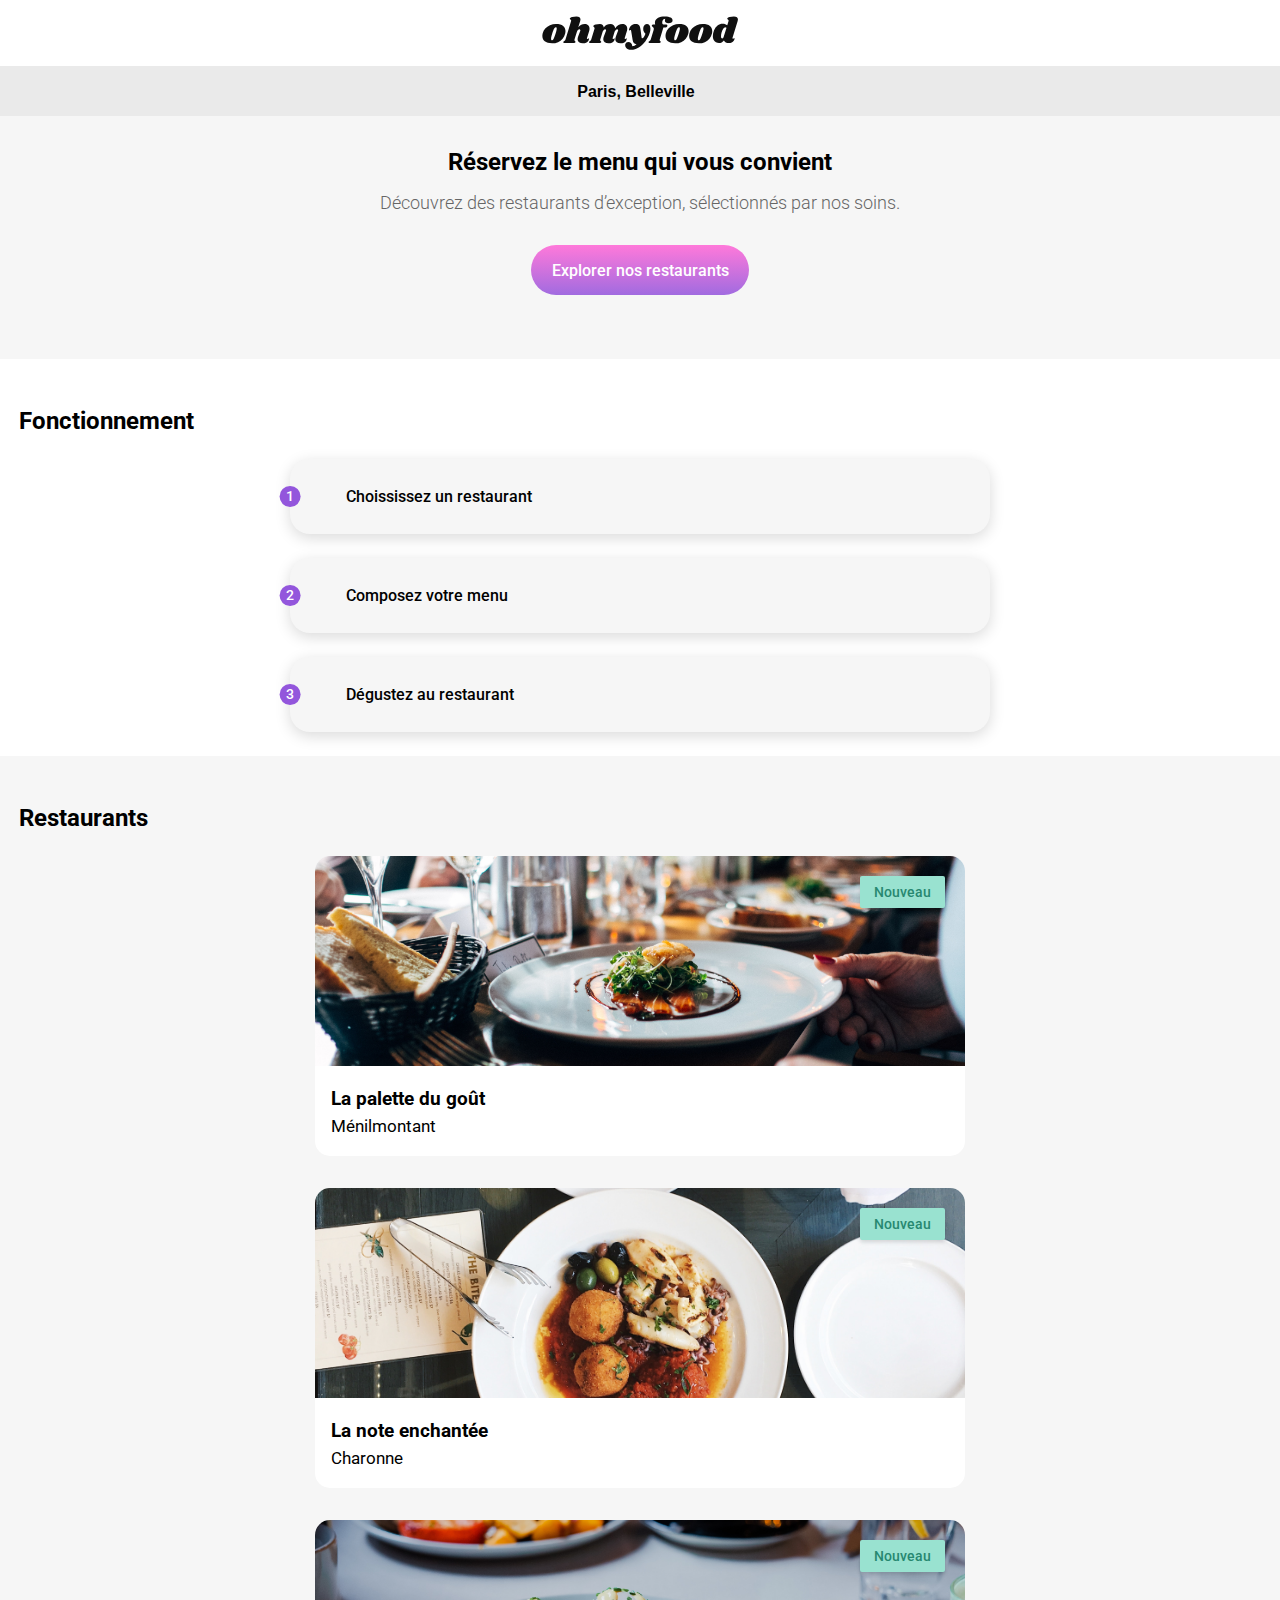
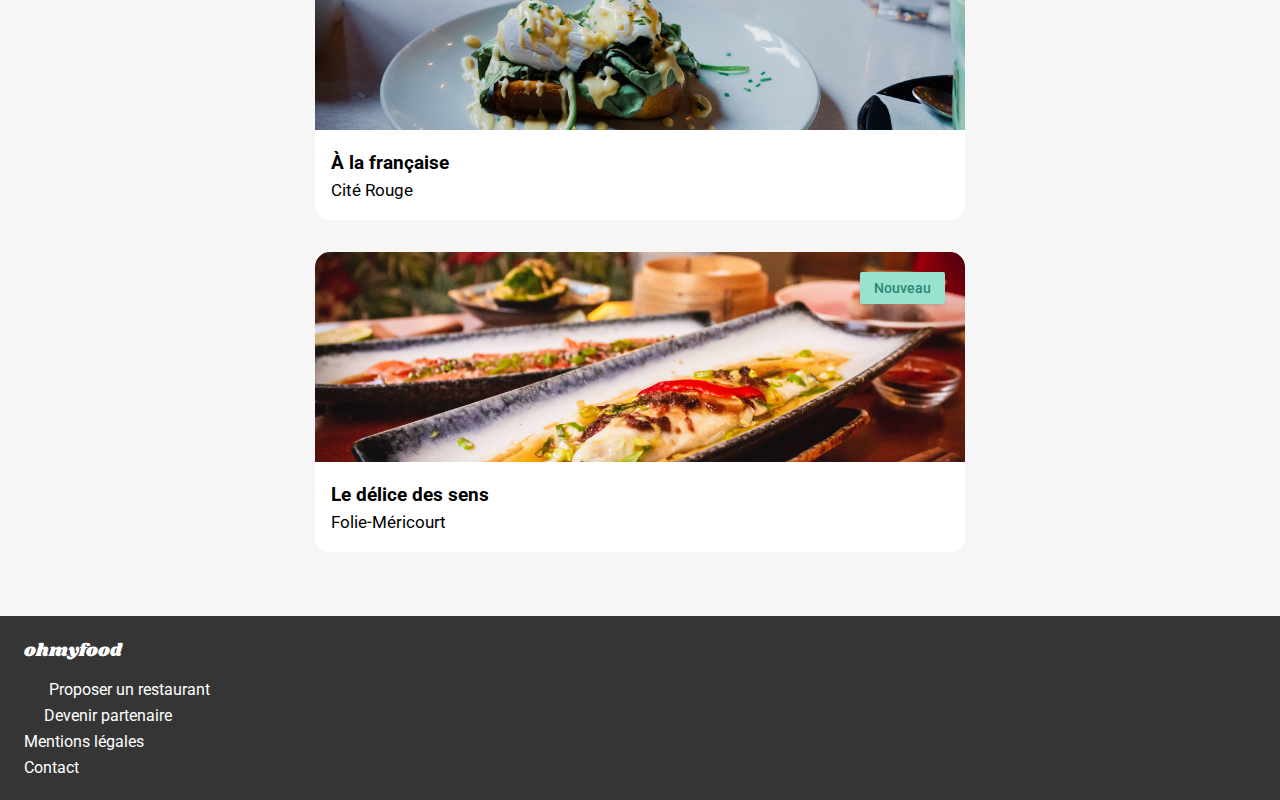
==== index.html @ d94c55cd "add footer html css for mobile" ====
<!doctype html>
<html lang=fr>
<head>
    <meta charset="UTF-8">
    <meta name="viewport" content="width=device-width, user-scalable=no, initial-scale=1.0, maximum-scale=1.0, minimum-scale=1.0">
    <meta http-equiv="X-UA-Compatible" content="ie=edge">
    <link rel="stylesheet" href="https://cdnjs.cloudflare.com/ajax/libs/font-awesome/6.2.1/css/all.min.css"
          integrity="sha512-MV7K8+y+gLIBoVD59lQIYicR65iaqukzvf/nwasF0nqhPay5w/9lJmVM2hMDcnK1OnMGCdVK+iQrJ7lzPJQd1w=="
          crossorigin="anonymous" referrerpolicy="no-referrer">
    <link rel="stylesheet" href="css/style.css">
    <title>Oh My Food</title>
</head>
<body>
<header>
    <img src="images/logo/ohmyfood@2x.svg" alt="Logo oh my food">
    <div class="form-group">
        <form>
            <i class="fa-solid fa-location-dot"></i>
            <input type="search" id="search" placeholder="Paris, Belleville"></input>
        </form>
    </div>
</header>
<main>
    <section class="description">
        <h1>Réservez le menu qui vous convient</h1>
        <p>Découvrez des restaurants d’exception, sélectionnés par nos soins.</p>
        <button>Explorer nos restaurants</button>
    </section>

    <section class="working">
        <h2>Fonctionnement</h2>
        <div class="working__content">
            <div class="working__content__row">
                <i class="icon fa-solid fa-mobile-screen-button"></i>
                <p>Choississez un restaurant</p>
                <div>1</div>
            </div>
            <div class="working__content__row">
                <i class="icon fa-solid fa-list"></i>
                <p>Composez votre menu</p>
                <div>2</div>
            </div>
            <div class="working__content__row">
                <i class="icon icon-color fa-solid fa-store"></i>
                <p>Dégustez au restaurant</p>
                <div>3</div>
            </div>
        </div>
    </section>

    <section class="restaurants">
        <h2>Restaurants</h2>
        <div class="restaurants__cards">
            <div class="card">
                <a href="#">
                    <img src="images/restaurants/jay-wennington-N_Y88TWmGwA-unsplash.jpg" alt="Assiette de présentation">
                    <div class="card__new">Nouveau</div>
                    <div class="card__content">
                        <div class="card__content__text">
                            <h3>La palette du goût</h3>
                            <p>Ménilmontant</p>
                        </div>
                        <div class="card__content__like">
                            <span class="heart"><i class="fa-regular fa-heart"></i></span>
                            <span class="heart-hover"><i class="fa-solid fa-heart"></i></span>
                        </div>
                    </div>
                </a>
            </div>
            <div class="card">
                <a href="#">
                    <img src="images/restaurants/stil-u2Lp8tXIcjw-unsplash.jpg" alt="Assiette de présentation">
                    <div class="card__new">Nouveau</div>
                    <div class="card__content">
                        <div class="card__content__text">
                            <h3>La note enchantée</h3>
                            <p>Charonne</p>
                        </div>
                        <div class="card__content__like">
                            <span><i class="fa-regular fa-heart"></i></span>
                        </div>
                    </div>
                </a>
            </div>
            <div class="card">
                <a href="#">
                    <img src="images/restaurants/toa-heftiba-DQKerTsQwi0-unsplash.jpg" alt="Assiette de présentation">
                    <div class="card__new">Nouveau</div>
                    <div class="card__content">
                        <div class="card__content__text">
                            <h3>À la française</h3>
                            <p>Cité Rouge</p>
                        </div>
                        <div class="card__content__like">
                            <span><i class="fa-regular fa-heart"></i></span>
                        </div>
                    </div>
                </a>
            </div>
            <div class="card">
                <a href="#">
                    <img src="images/restaurants/louis-hansel-shotsoflouis-qNBGVyOCY8Q-unsplash.jpg" alt="Assiette de présentation">
                    <div class="card__new">Nouveau</div>
                    <div class="card__content">
                        <div class="card__content__text">
                            <h3>Le délice des sens</h3>
                            <p>Folie-Méricourt</p>
                        </div>
                        <div class="card__content__like">
                            <span><i class="fa-regular fa-heart"></i></span>
                        </div>
                    </div>
                </a>
            </div>
        </div>
    </section>

    <footer>
        <h2>ohmyfood</h2>
        <div class="lists">
            <ul class="participate">
                <li>
                    <a href="#">Proposer un restaurant</a>
                </li>
                <li>
                    <a href="#">Devenir partenaire</a>
                </li>
            </ul>
            <ul class="contact-legal">
                <li><a href="#">Mentions légales</a></li>
                <li><a href="#">Contact</a></li>
            </ul>
        </div>
    </footer>
</main>
</body>
</html>
---- css/style.css ----
@import url("https://fonts.googleapis.com/css2?family=Shrikhand&display=swap");
@import url("https://fonts.googleapis.com/css2?family=Roboto:wght@300;400;500;700&display=swap");
*, ::before, ::after {
  margin: 0;
  padding: 0;
  box-sizing: border-box;
}

html {
  font-family: "roboto", sans-serif;
  scroll-behavior: smooth;
}

header {
  display: flex;
  justify-content: center;
  align-items: center;
  flex-direction: column;
}
header img {
  padding: 1em 0;
}
header .form-group {
  display: flex;
  justify-content: center;
  align-items: center;
  height: 50px;
  width: 100%;
  background-color: #EAEAEA;
}
header .form-group form {
  transform: translateX(15%);
}
header .form-group input {
  height: 100%;
  border: none;
  background-color: #EAEAEA;
  font-size: 16px;
}
header .form-group input:focus-within {
  outline: none;
}
header .form-group ::placeholder {
  color: #000;
  font-weight: bold;
}
header .form-group:focus {
  outline: none;
}
header .form-group i {
  font-size: 1em;
  padding-right: 15px;
}

.description {
  background-color: #F6F6F6;
  text-align: center;
  padding: 2rem 0;
}
.description h1 {
  margin: 0 1rem;
  font-size: 24px;
  font-weight: 700;
}
.description p {
  margin: 1rem 0;
  padding: 0 1.5rem;
  font-size: 18px;
  font-weight: 300;
  color: #666666;
}
.description button {
  margin-top: 1rem;
  width: 218px;
  height: 50px;
  border-radius: 25px;
  border: none;
  background: linear-gradient(to bottom, #FF79DA, #a16be0);
  color: white;
  font-weight: 500;
  font-family: Roboto, sans-serif;
  font-size: 16px;
  cursor: pointer;
  transition: all 0.3s ease-in-out;
  margin-bottom: 2rem;
}
.description button:hover {
  opacity: 0.8;
  box-shadow: 0 0 15px #99E2D0;
}

.working .icon {
  color: #7E7E7E;
  margin-right: 1.5rem;
  font-size: 1.3rem;
  transform: translateY(-15%);
}
.working .icon-color {
  color: #9356DC;
}
.working h2 {
  text-align: left;
  padding: 3rem 0 1.5rem 1.2rem;
}
.working__content {
  display: flex;
  justify-content: center;
  align-items: center;
  flex-direction: column;
  margin: 0 2rem;
}
.working__content__row {
  position: relative;
  display: flex;
  justify-content: start;
  align-items: center;
  background-color: #F6F6F6;
  width: 100%;
  max-width: 700px;
  height: 75px;
  border-radius: 20px;
  box-shadow: 0 4px 15px 0 rgba(0, 0, 0, 0.15);
  padding: 0.8rem 2rem;
  font-weight: 500;
  margin-bottom: 1.5rem;
}
.working__content__row div {
  display: flex;
  justify-content: center;
  align-items: center;
  font-size: 14px;
  position: absolute;
  color: white;
  background-color: #9356DC;
  width: 1.3rem;
  height: 1.3rem;
  border-radius: 50%;
  left: 0;
  transform: translateX(-50%);
}

.restaurants {
  background-color: #F6F6F6;
}
.restaurants .restaurants__cards {
  display: flex;
  justify-content: center;
  align-items: center;
  flex-direction: column;
  padding-bottom: 4rem;
}
.restaurants .restaurants__cards a {
  text-decoration: none;
  color: black;
  width: 100%;
  max-width: 650px;
  height: 300px;
}
.restaurants h2 {
  text-align: left;
  padding: 3rem 0 1.5rem 1.2rem;
}
.restaurants .card {
  display: flex;
  justify-content: center;
  align-items: center;
  position: relative;
  flex-direction: column;
  width: 90%;
  max-width: 650px;
  background-color: white;
  margin: 0 auto;
  border-radius: 15px;
}
.restaurants .card:not(:last-child) {
  margin-bottom: 2rem;
}
.restaurants .card img {
  object-fit: cover;
  object-position: center center;
  width: 100%;
  height: 70%;
  border-radius: 15px 15px 0 0;
}
.restaurants .card .card__new {
  position: absolute;
  color: #278870;
  background-color: #99E2D0;
  box-shadow: 0 2px 4px 0 rgba(0, 0, 0, 0.15);
  padding: 8px 14px;
  font-size: 14px;
  border-radius: 2px;
  font-weight: 500;
  top: 20px;
  right: 20px;
}
.restaurants .card .card__content {
  display: flex;
  justify-content: space-between;
  width: 100%;
  height: 30%;
}
.restaurants .card .card__content__text {
  width: 100%;
  margin: 1rem;
  line-height: 1.7rem;
}
.restaurants .card .card__content__text p {
  font-size: 17px;
}
.restaurants .card .card__content__like {
  margin: 1rem 2rem 2rem 0;
  width: 10%;
  display: flex;
  justify-content: end;
  align-items: center;
}
.restaurants .card .heart-hover {
  display: none;
}
.restaurants .card i {
  font-size: 21px;
}
.restaurants .card i:hover .heart {
  display: none;
}
.restaurants .card i:hover .heart-hover {
  display: block;
}

footer {
  background: #353535;
  padding: 1.4rem 1.5rem;
}
footer li {
  list-style: none;
}
footer a {
  text-decoration: none;
  color: white;
}
footer h2 {
  font-family: "shrikhand", sans-serif;
  font-size: 18px;
  font-weight: 400;
  color: white;
  text-align: left;
  margin-bottom: 1rem;
}
footer .participate {
  color: white;
}
footer .participate :nth-child(1) ::before {
  font-family: "Font Awesome 5 Free";
  vertical-align: middle;
  font-weight: 900;
  font-size: 13px;
  content: "\f2e7";
  padding-right: 15px;
}
footer .participate :nth-child(2) ::before {
  font-family: "Font Awesome 5 Free";
  vertical-align: middle;
  font-weight: 900;
  font-size: 13px;
  content: "\f4c4";
  padding-right: 10px;
}
footer .participate li,
footer .contact-legal li:not(:last-child) {
  margin-bottom: 7px;
}

/*# sourceMappingURL=style.css.map */
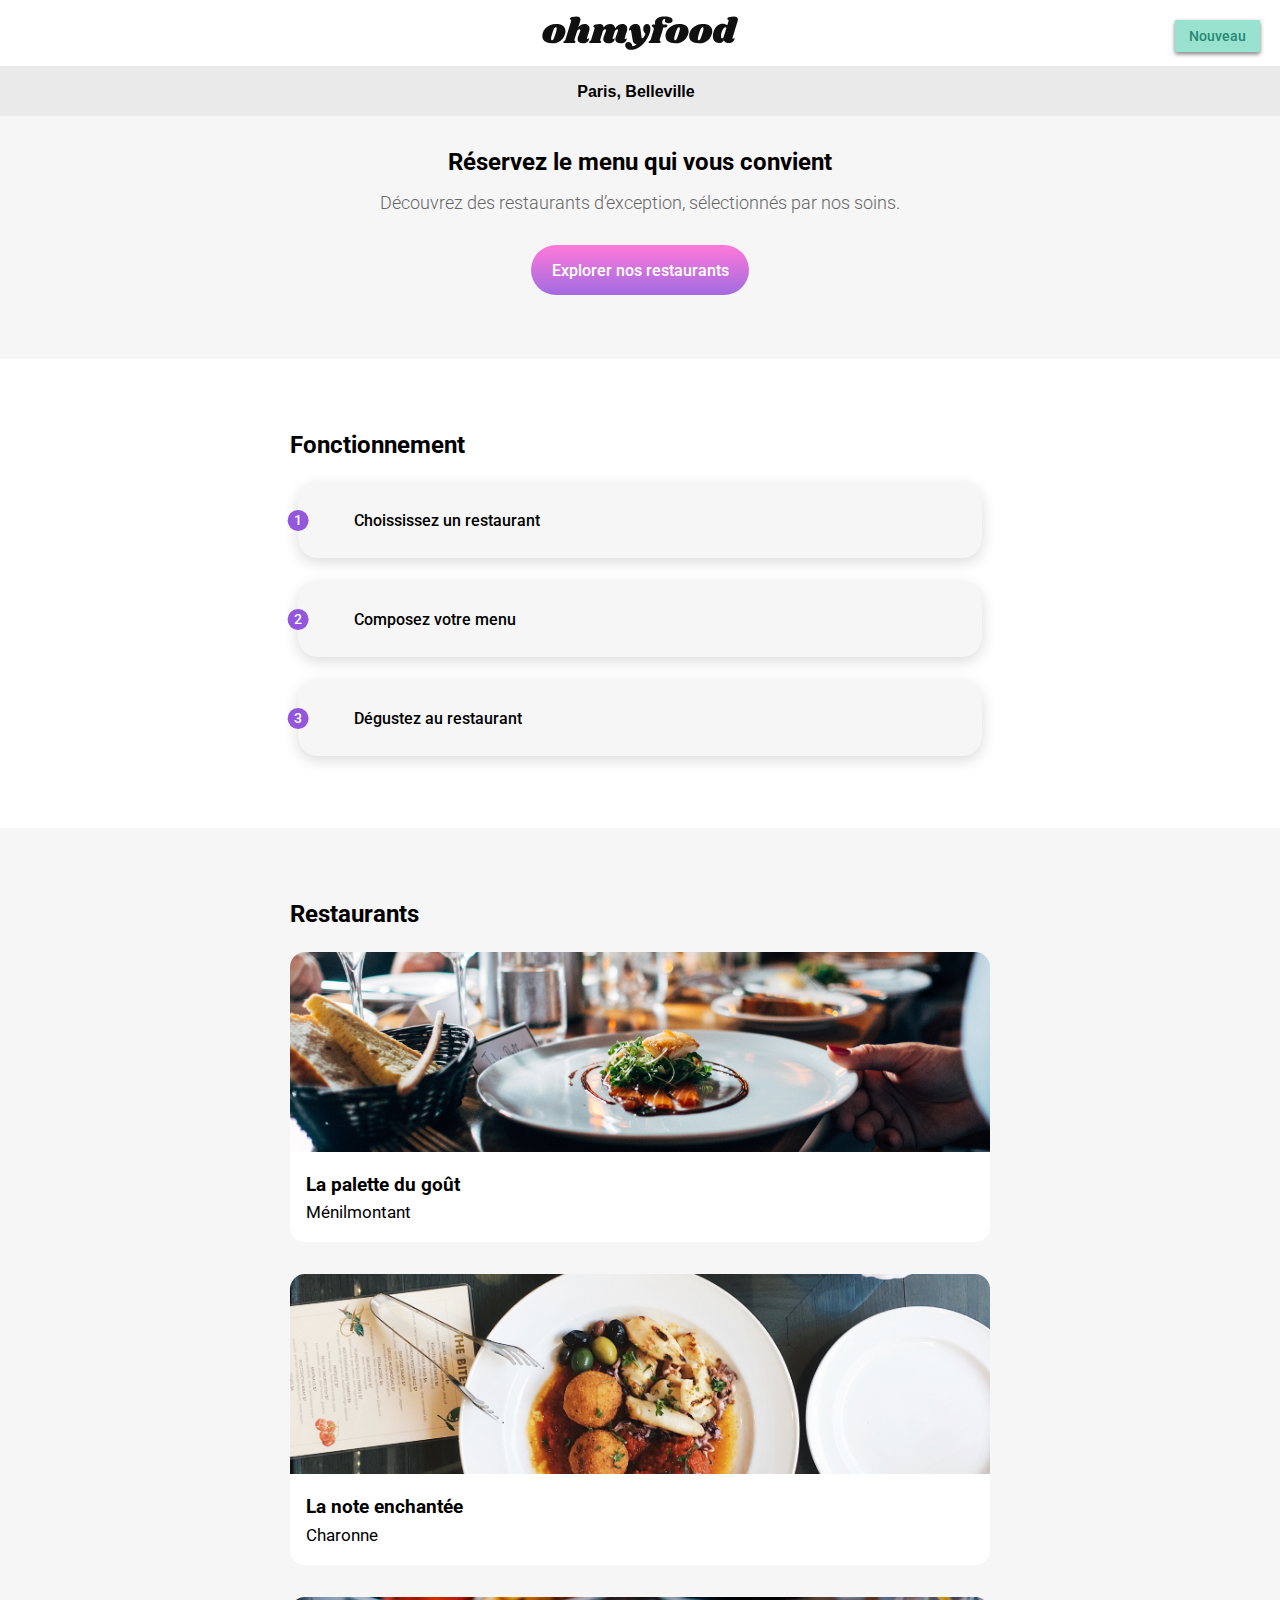
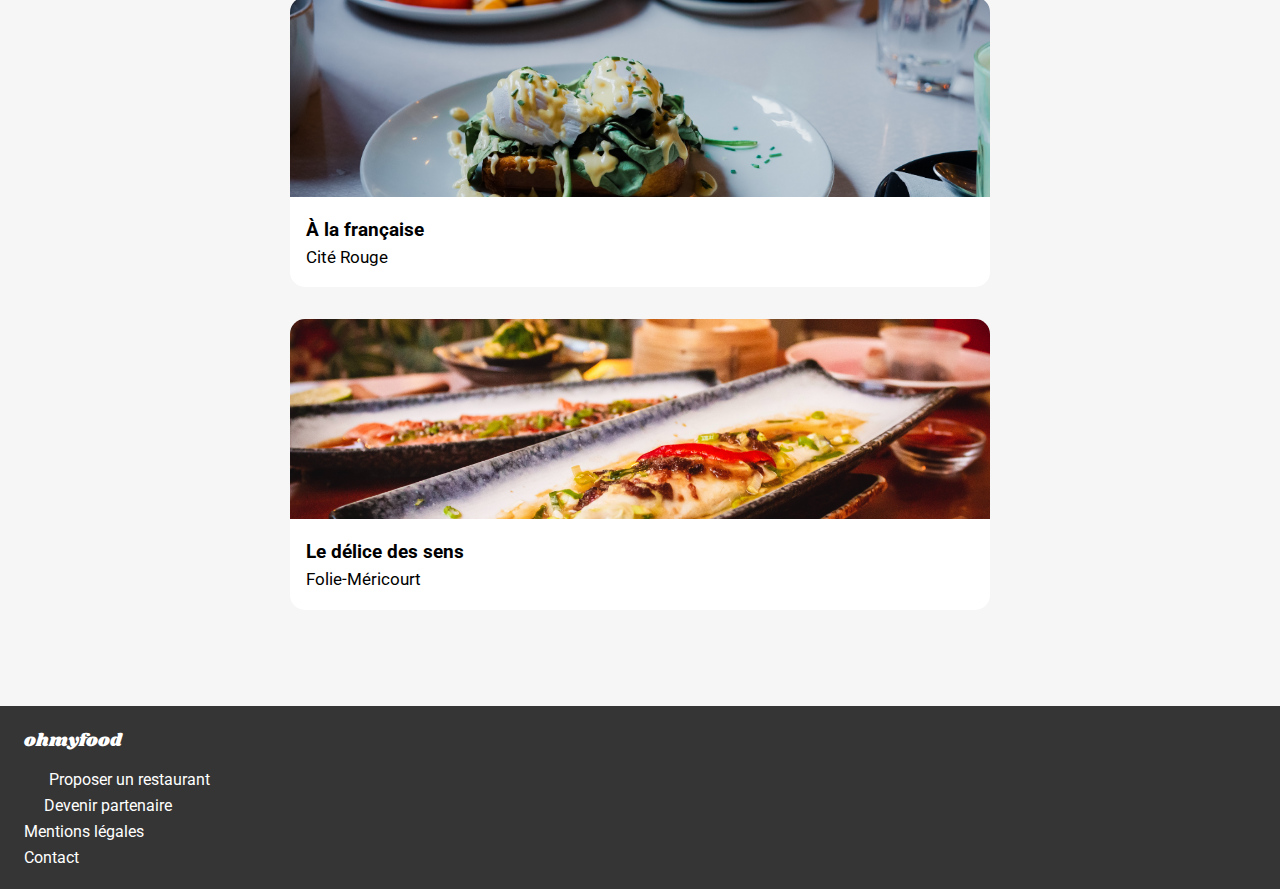
==== commit b383493f: "add all restaurants html pages" ====
--- a/index.html
+++ b/index.html
@@ -28,89 +28,92 @@
     </section>
 
     <section class="working">
-        <h2>Fonctionnement</h2>
-        <div class="working__content">
-            <div class="working__content__row">
-                <i class="icon fa-solid fa-mobile-screen-button"></i>
-                <p>Choississez un restaurant</p>
-                <div>1</div>
-            </div>
-            <div class="working__content__row">
-                <i class="icon fa-solid fa-list"></i>
-                <p>Composez votre menu</p>
-                <div>2</div>
-            </div>
-            <div class="working__content__row">
-                <i class="icon icon-color fa-solid fa-store"></i>
-                <p>Dégustez au restaurant</p>
-                <div>3</div>
+        <div class="container">
+            <h2>Fonctionnement</h2>
+            <div class="working__content">
+                <div class="working__content__row">
+                    <i class="icon fa-solid fa-mobile-screen-button"></i>
+                    <p>Choississez un restaurant</p>
+                    <div>1</div>
+                </div>
+                <div class="working__content__row">
+                    <i class="icon fa-solid fa-list"></i>
+                    <p>Composez votre menu</p>
+                    <div>2</div>
+                </div>
+                <div class="working__content__row">
+                    <i class="icon icon-color fa-solid fa-store"></i>
+                    <p>Dégustez au restaurant</p>
+                    <div>3</div>
+                </div>
             </div>
         </div>
     </section>
 
     <section class="restaurants">
-        <h2>Restaurants</h2>
-        <div class="restaurants__cards">
-            <div class="card">
-                <a href="#">
-                    <img src="images/restaurants/jay-wennington-N_Y88TWmGwA-unsplash.jpg" alt="Assiette de présentation">
-                    <div class="card__new">Nouveau</div>
-                    <div class="card__content">
-                        <div class="card__content__text">
-                            <h3>La palette du goût</h3>
-                            <p>Ménilmontant</p>
+        <div class="container">
+            <h2>Restaurants</h2>
+            <div class="restaurants__cards">
+                <div class="card">
+                    <a href="pages/laPaletteDuGout.html">
+                        <img src="images/restaurants/jay-wennington-N_Y88TWmGwA-unsplash.jpg" alt="Assiette de présentation">
+                        <div class="card__new">Nouveau</div>
+                        <div class="card__content">
+                            <div class="card__content__text">
+                                <h3>La palette du goût</h3>
+                                <p>Ménilmontant</p>
+                            </div>
+                            <div class="card__content__like">
+                                <span class="heart"><i class="fa-regular fa-heart"></i></span>
+                            </div>
                         </div>
-                        <div class="card__content__like">
-                            <span class="heart"><i class="fa-regular fa-heart"></i></span>
-                            <span class="heart-hover"><i class="fa-solid fa-heart"></i></span>
+                    </a>
+                </div>
+                <div class="card">
+                    <a href="pages/laNoteEnchantee.html">
+                        <img src="images/restaurants/stil-u2Lp8tXIcjw-unsplash.jpg" alt="Assiette de présentation">
+                        <div class="card__new">Nouveau</div>
+                        <div class="card__content">
+                            <div class="card__content__text">
+                                <h3>La note enchantée</h3>
+                                <p>Charonne</p>
+                            </div>
+                            <div class="card__content__like">
+                                <span><i class="fa-regular fa-heart"></i></span>
+                            </div>
                         </div>
-                    </div>
-                </a>
-            </div>
-            <div class="card">
-                <a href="#">
-                    <img src="images/restaurants/stil-u2Lp8tXIcjw-unsplash.jpg" alt="Assiette de présentation">
-                    <div class="card__new">Nouveau</div>
-                    <div class="card__content">
-                        <div class="card__content__text">
-                            <h3>La note enchantée</h3>
-                            <p>Charonne</p>
+                    </a>
+                </div>
+                <div class="card">
+                    <a href="pages/aLaFrancaise.html">
+                        <img src="images/restaurants/toa-heftiba-DQKerTsQwi0-unsplash.jpg" alt="Assiette de présentation">
+                        <div class="card__new">Nouveau</div>
+                        <div class="card__content">
+                            <div class="card__content__text">
+                                <h3>À la française</h3>
+                                <p>Cité Rouge</p>
+                            </div>
+                            <div class="card__content__like">
+                                <span><i class="fa-regular fa-heart"></i></span>
+                            </div>
                         </div>
-                        <div class="card__content__like">
-                            <span><i class="fa-regular fa-heart"></i></span>
+                    </a>
+                </div>
+                <div class="card">
+                    <a href="pages/leDeliceDesSens.html">
+                        <img src="images/restaurants/louis-hansel-shotsoflouis-qNBGVyOCY8Q-unsplash.jpg" alt="Assiette de présentation">
+                        <div class="card__new">Nouveau</div>
+                        <div class="card__content">
+                            <div class="card__content__text">
+                                <h3>Le délice des sens</h3>
+                                <p>Folie-Méricourt</p>
+                            </div>
+                            <div class="card__content__like">
+                                <span><i class="fa-regular fa-heart"></i></span>
+                            </div>
                         </div>
-                    </div>
-                </a>
-            </div>
-            <div class="card">
-                <a href="#">
-                    <img src="images/restaurants/toa-heftiba-DQKerTsQwi0-unsplash.jpg" alt="Assiette de présentation">
-                    <div class="card__new">Nouveau</div>
-                    <div class="card__content">
-                        <div class="card__content__text">
-                            <h3>À la française</h3>
-                            <p>Cité Rouge</p>
-                        </div>
-                        <div class="card__content__like">
-                            <span><i class="fa-regular fa-heart"></i></span>
-                        </div>
-                    </div>
-                </a>
-            </div>
-            <div class="card">
-                <a href="#">
-                    <img src="images/restaurants/louis-hansel-shotsoflouis-qNBGVyOCY8Q-unsplash.jpg" alt="Assiette de présentation">
-                    <div class="card__new">Nouveau</div>
-                    <div class="card__content">
-                        <div class="card__content__text">
-                            <h3>Le délice des sens</h3>
-                            <p>Folie-Méricourt</p>
-                        </div>
-                        <div class="card__content__like">
-                            <span><i class="fa-regular fa-heart"></i></span>
-                        </div>
-                    </div>
-                </a>
+                    </a>
+                </div>
             </div>
         </div>
     </section>
--- a/css/style.css
+++ b/css/style.css
@@ -89,6 +89,18 @@
   box-shadow: 0 0 15px #99E2D0;
 }
 
+.working {
+  display: flex;
+  justify-content: center;
+  align-items: center;
+  padding: 3rem 1rem;
+}
+.working .container {
+  width: 100%;
+  max-width: 700px;
+  display: flex;
+  flex-direction: column;
+}
 .working .icon {
   color: #7E7E7E;
   margin-right: 1.5rem;
@@ -99,15 +111,10 @@
   color: #9356DC;
 }
 .working h2 {
-  text-align: left;
-  padding: 3rem 0 1.5rem 1.2rem;
+  padding: 1.5rem 0;
 }
 .working__content {
-  display: flex;
-  justify-content: center;
-  align-items: center;
-  flex-direction: column;
-  margin: 0 2rem;
+  margin: 0 0.5rem;
 }
 .working__content__row {
   position: relative;
@@ -115,8 +122,6 @@
   justify-content: start;
   align-items: center;
   background-color: #F6F6F6;
-  width: 100%;
-  max-width: 700px;
   height: 75px;
   border-radius: 20px;
   box-shadow: 0 4px 15px 0 rgba(0, 0, 0, 0.15);
@@ -140,14 +145,18 @@
 }
 
 .restaurants {
+  display: flex;
+  justify-content: center;
+  align-items: center;
+  padding: 3rem 1rem;
   background-color: #F6F6F6;
 }
+.restaurants .container {
+  width: 100%;
+  max-width: 700px;
+}
 .restaurants .restaurants__cards {
-  display: flex;
-  justify-content: center;
-  align-items: center;
-  flex-direction: column;
-  padding-bottom: 4rem;
+  padding-bottom: 3rem;
 }
 .restaurants .restaurants__cards a {
   text-decoration: none;
@@ -157,17 +166,10 @@
   height: 300px;
 }
 .restaurants h2 {
-  text-align: left;
-  padding: 3rem 0 1.5rem 1.2rem;
+  padding: 1.5rem 0;
 }
 .restaurants .card {
-  display: flex;
-  justify-content: center;
-  align-items: center;
-  position: relative;
-  flex-direction: column;
-  width: 90%;
-  max-width: 650px;
+  width: 100%;
   background-color: white;
   margin: 0 auto;
   border-radius: 15px;
@@ -179,7 +181,8 @@
   object-fit: cover;
   object-position: center center;
   width: 100%;
-  height: 70%;
+  transform-origin: 0 50%;
+  height: 200px;
   border-radius: 15px 15px 0 0;
 }
 .restaurants .card .card__new {
@@ -221,11 +224,13 @@
 .restaurants .card i {
   font-size: 21px;
 }
-.restaurants .card i:hover .heart {
-  display: none;
-}
-.restaurants .card i:hover .heart-hover {
-  display: block;
+.restaurants .card i:hover {
+  font-weight: 900;
+  background: linear-gradient(to bottom, #FF79DA, #a16be0);
+  -webkit-background-clip: text;
+  -webkit-text-fill-color: transparent;
+  opacity: 1;
+  cursor: pointer;
 }
 
 footer {
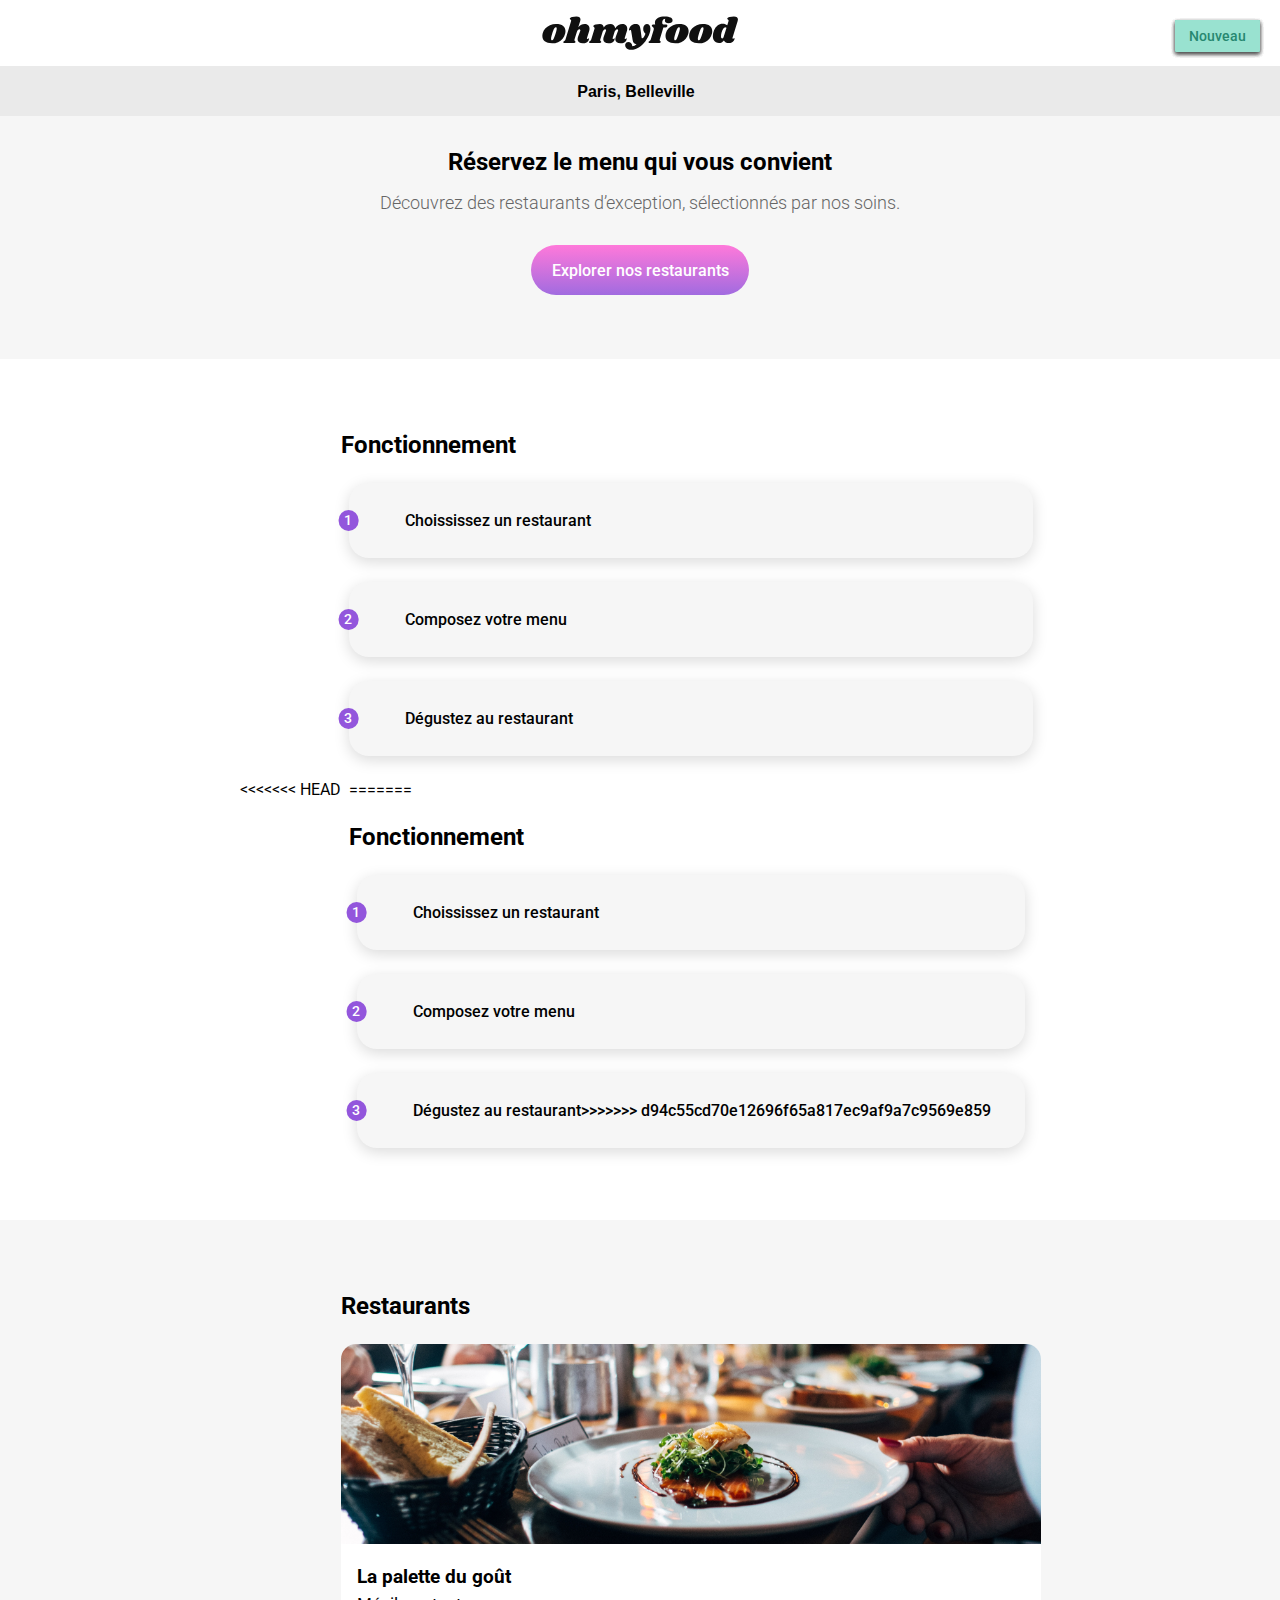
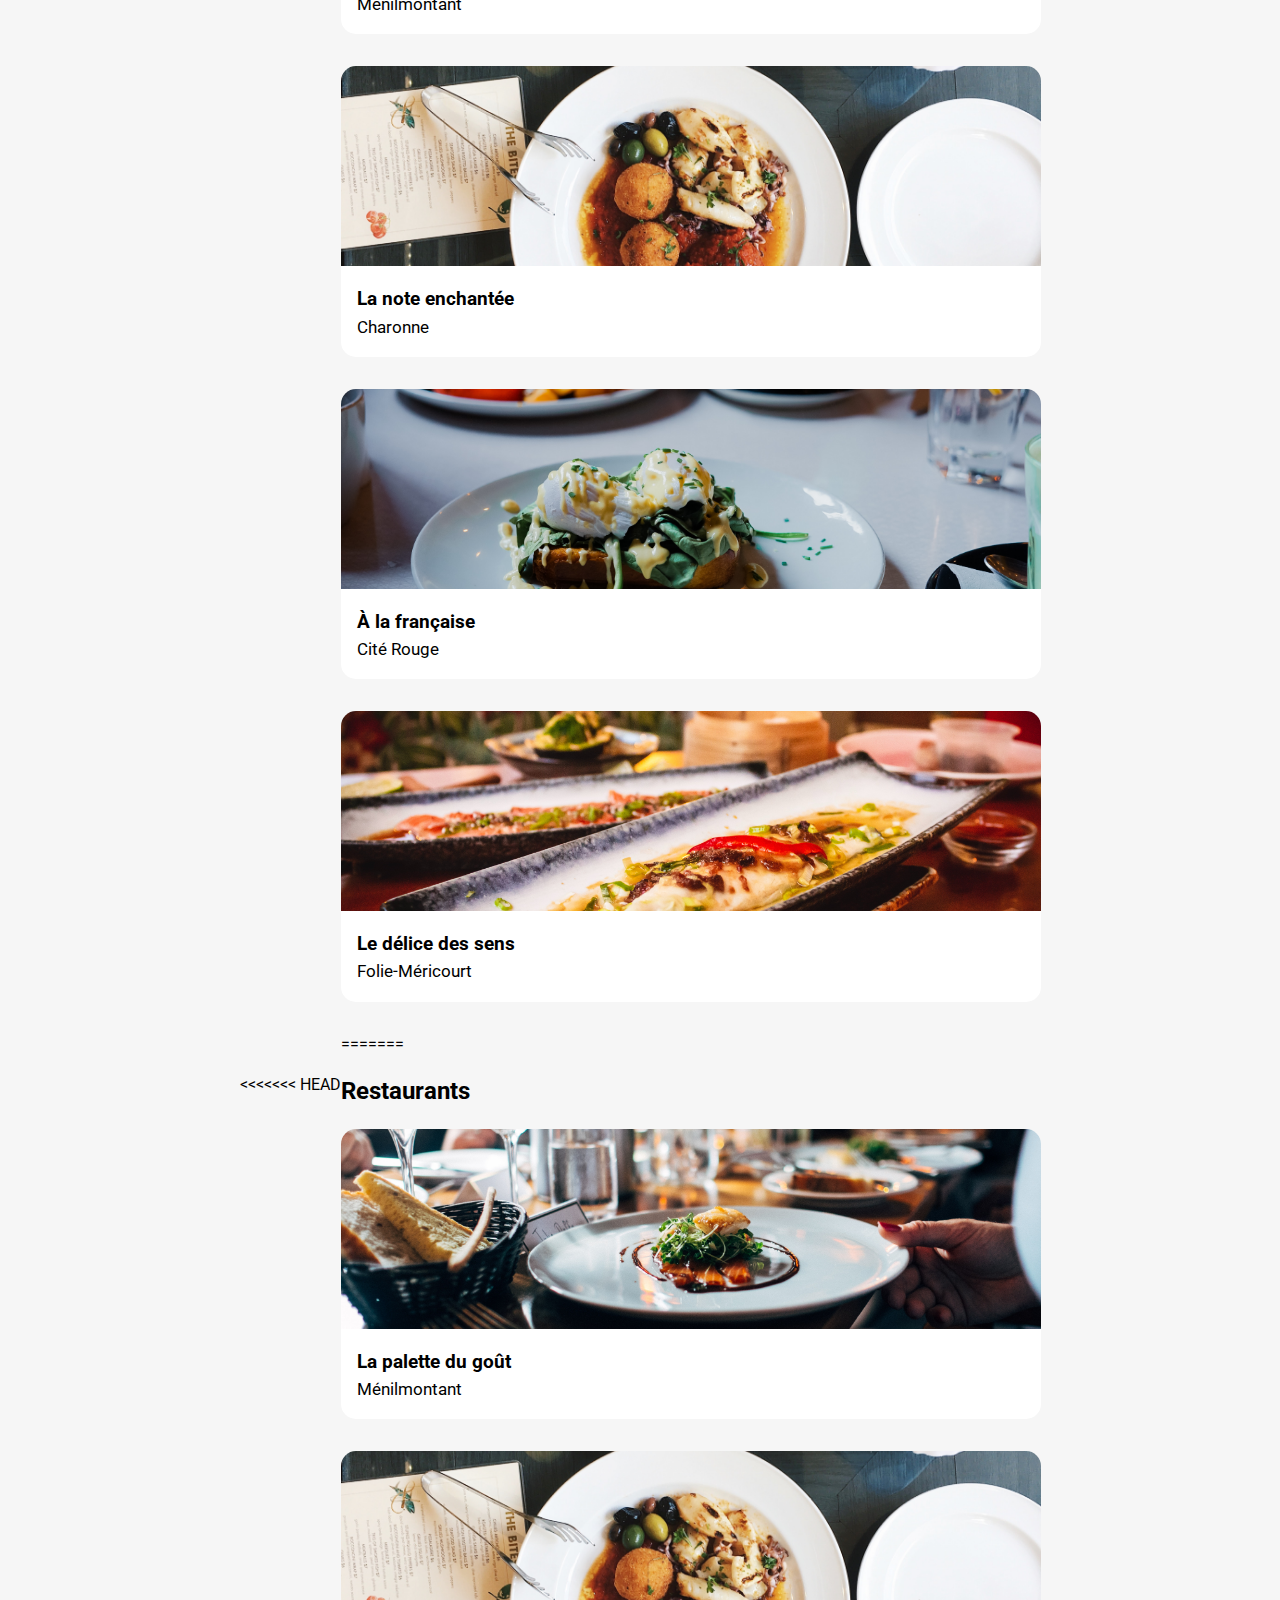
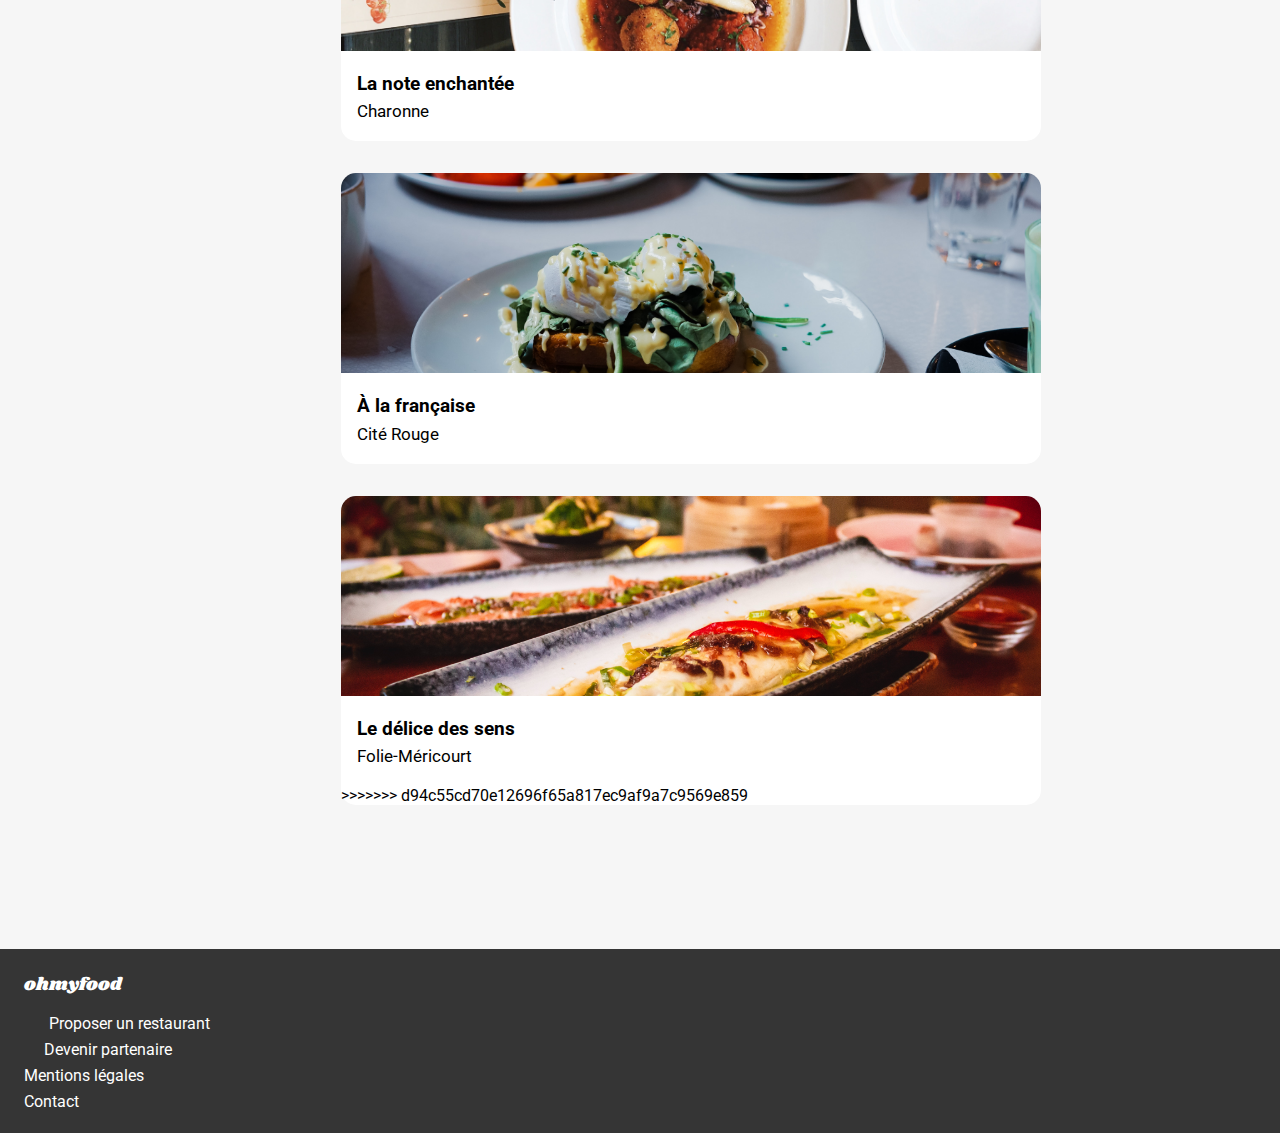
==== commit 96fb3203: "add all restaurants html pages" ====
--- a/index.html
+++ b/index.html
@@ -28,6 +28,7 @@
     </section>
 
     <section class="working">
+<<<<<<< HEAD
         <div class="container">
             <h2>Fonctionnement</h2>
             <div class="working__content">
@@ -46,11 +47,30 @@
                     <p>Dégustez au restaurant</p>
                     <div>3</div>
                 </div>
+=======
+        <h2>Fonctionnement</h2>
+        <div class="working__content">
+            <div class="working__content__row">
+                <i class="icon fa-solid fa-mobile-screen-button"></i>
+                <p>Choississez un restaurant</p>
+                <div>1</div>
+            </div>
+            <div class="working__content__row">
+                <i class="icon fa-solid fa-list"></i>
+                <p>Composez votre menu</p>
+                <div>2</div>
+            </div>
+            <div class="working__content__row">
+                <i class="icon icon-color fa-solid fa-store"></i>
+                <p>Dégustez au restaurant</p>
+                <div>3</div>
+>>>>>>> d94c55cd70e12696f65a817ec9af9a7c9569e859
             </div>
         </div>
     </section>
 
     <section class="restaurants">
+<<<<<<< HEAD
         <div class="container">
             <h2>Restaurants</h2>
             <div class="restaurants__cards">
@@ -114,6 +134,70 @@
                         </div>
                     </a>
                 </div>
+=======
+        <h2>Restaurants</h2>
+        <div class="restaurants__cards">
+            <div class="card">
+                <a href="#">
+                    <img src="images/restaurants/jay-wennington-N_Y88TWmGwA-unsplash.jpg" alt="Assiette de présentation">
+                    <div class="card__new">Nouveau</div>
+                    <div class="card__content">
+                        <div class="card__content__text">
+                            <h3>La palette du goût</h3>
+                            <p>Ménilmontant</p>
+                        </div>
+                        <div class="card__content__like">
+                            <span class="heart"><i class="fa-regular fa-heart"></i></span>
+                            <span class="heart-hover"><i class="fa-solid fa-heart"></i></span>
+                        </div>
+                    </div>
+                </a>
+            </div>
+            <div class="card">
+                <a href="#">
+                    <img src="images/restaurants/stil-u2Lp8tXIcjw-unsplash.jpg" alt="Assiette de présentation">
+                    <div class="card__new">Nouveau</div>
+                    <div class="card__content">
+                        <div class="card__content__text">
+                            <h3>La note enchantée</h3>
+                            <p>Charonne</p>
+                        </div>
+                        <div class="card__content__like">
+                            <span><i class="fa-regular fa-heart"></i></span>
+                        </div>
+                    </div>
+                </a>
+            </div>
+            <div class="card">
+                <a href="#">
+                    <img src="images/restaurants/toa-heftiba-DQKerTsQwi0-unsplash.jpg" alt="Assiette de présentation">
+                    <div class="card__new">Nouveau</div>
+                    <div class="card__content">
+                        <div class="card__content__text">
+                            <h3>À la française</h3>
+                            <p>Cité Rouge</p>
+                        </div>
+                        <div class="card__content__like">
+                            <span><i class="fa-regular fa-heart"></i></span>
+                        </div>
+                    </div>
+                </a>
+            </div>
+            <div class="card">
+                <a href="#">
+                    <img src="images/restaurants/louis-hansel-shotsoflouis-qNBGVyOCY8Q-unsplash.jpg" alt="Assiette de présentation">
+                    <div class="card__new">Nouveau</div>
+                    <div class="card__content">
+                        <div class="card__content__text">
+                            <h3>Le délice des sens</h3>
+                            <p>Folie-Méricourt</p>
+                        </div>
+                        <div class="card__content__like">
+                            <span><i class="fa-regular fa-heart"></i></span>
+                        </div>
+                    </div>
+                </a>
+>>>>>>> d94c55cd70e12696f65a817ec9af9a7c9569e859
             </div>
         </div>
     </section>
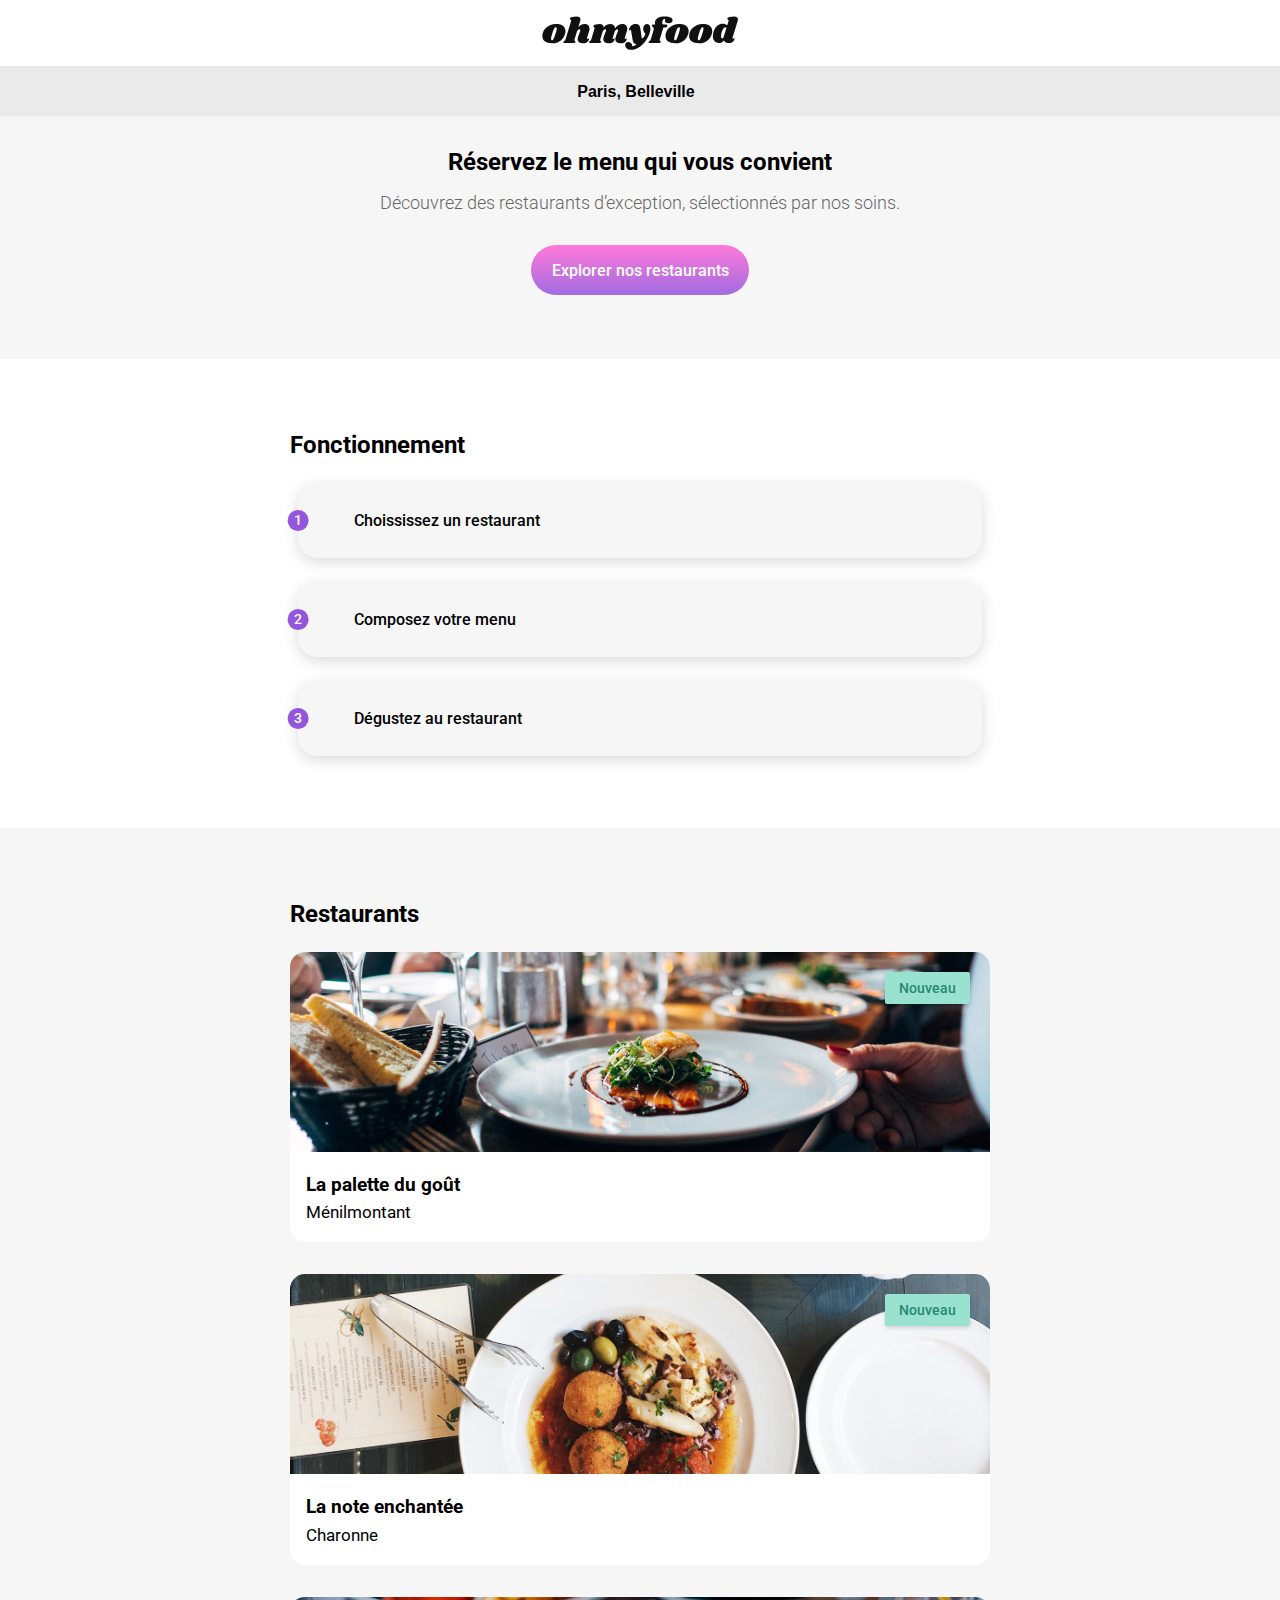
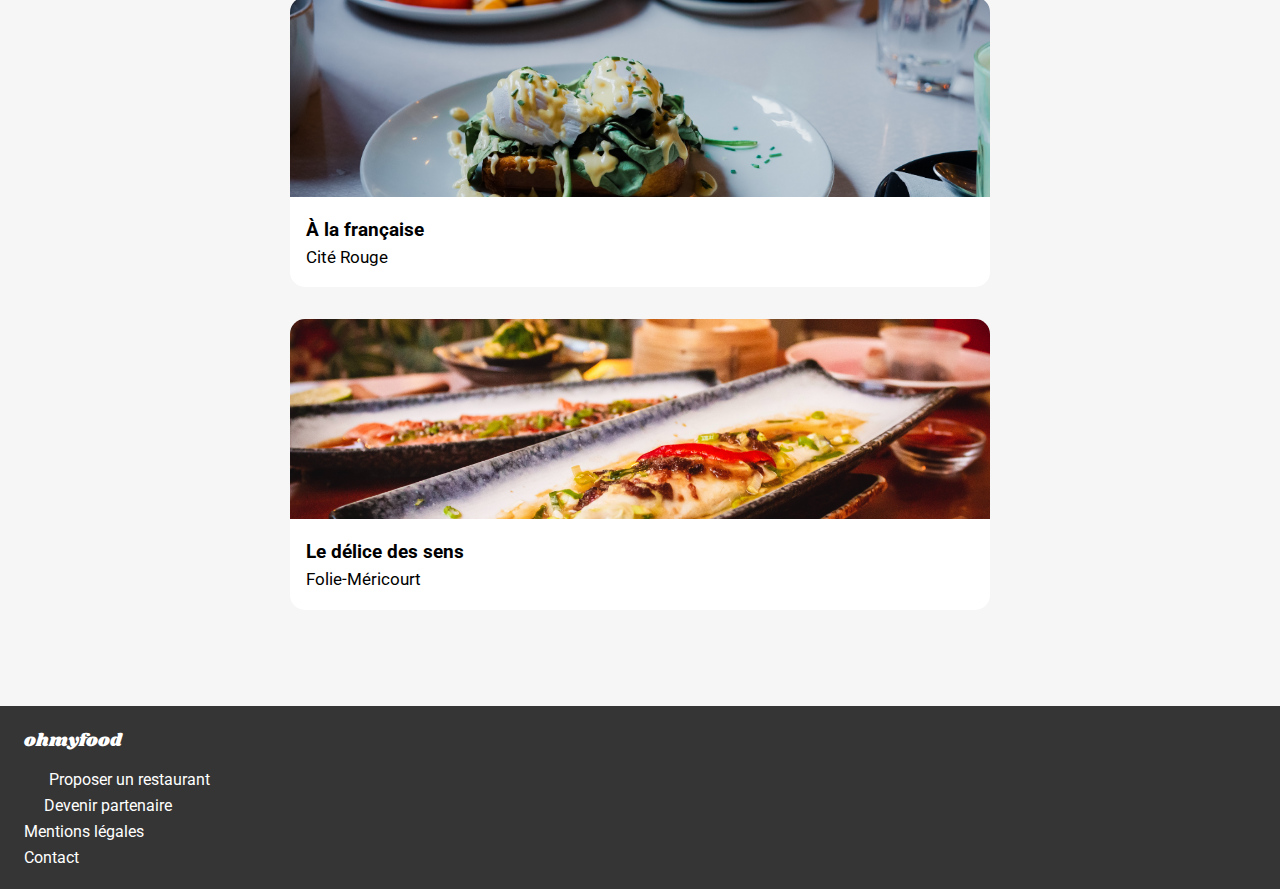
==== commit bcfe0c4f: "html and css for header, img for restaurant pages" ====
--- a/index.html
+++ b/index.html
@@ -11,7 +11,7 @@
     <title>Oh My Food</title>
 </head>
 <body>
-<header>
+<header class="header">
     <img src="images/logo/ohmyfood@2x.svg" alt="Logo oh my food">
     <div class="form-group">
         <form>
@@ -28,7 +28,6 @@
     </section>
 
     <section class="working">
-<<<<<<< HEAD
         <div class="container">
             <h2>Fonctionnement</h2>
             <div class="working__content">
@@ -47,30 +46,11 @@
                     <p>Dégustez au restaurant</p>
                     <div>3</div>
                 </div>
-=======
-        <h2>Fonctionnement</h2>
-        <div class="working__content">
-            <div class="working__content__row">
-                <i class="icon fa-solid fa-mobile-screen-button"></i>
-                <p>Choississez un restaurant</p>
-                <div>1</div>
-            </div>
-            <div class="working__content__row">
-                <i class="icon fa-solid fa-list"></i>
-                <p>Composez votre menu</p>
-                <div>2</div>
-            </div>
-            <div class="working__content__row">
-                <i class="icon icon-color fa-solid fa-store"></i>
-                <p>Dégustez au restaurant</p>
-                <div>3</div>
->>>>>>> d94c55cd70e12696f65a817ec9af9a7c9569e859
             </div>
         </div>
     </section>
 
     <section class="restaurants">
-<<<<<<< HEAD
         <div class="container">
             <h2>Restaurants</h2>
             <div class="restaurants__cards">
@@ -84,7 +64,7 @@
                                 <p>Ménilmontant</p>
                             </div>
                             <div class="card__content__like">
-                                <span class="heart"><i class="fa-regular fa-heart"></i></span>
+                                <i class="fa-regular fa-heart"></i>
                             </div>
                         </div>
                     </a>
@@ -99,7 +79,7 @@
                                 <p>Charonne</p>
                             </div>
                             <div class="card__content__like">
-                                <span><i class="fa-regular fa-heart"></i></span>
+                                <i class="fa-regular fa-heart"></i>
                             </div>
                         </div>
                     </a>
@@ -107,14 +87,13 @@
                 <div class="card">
                     <a href="pages/aLaFrancaise.html">
                         <img src="images/restaurants/toa-heftiba-DQKerTsQwi0-unsplash.jpg" alt="Assiette de présentation">
-                        <div class="card__new">Nouveau</div>
                         <div class="card__content">
                             <div class="card__content__text">
                                 <h3>À la française</h3>
                                 <p>Cité Rouge</p>
                             </div>
                             <div class="card__content__like">
-                                <span><i class="fa-regular fa-heart"></i></span>
+                                <i class="fa-regular fa-heart"></i>
                             </div>
                         </div>
                     </a>
@@ -122,82 +101,17 @@
                 <div class="card">
                     <a href="pages/leDeliceDesSens.html">
                         <img src="images/restaurants/louis-hansel-shotsoflouis-qNBGVyOCY8Q-unsplash.jpg" alt="Assiette de présentation">
-                        <div class="card__new">Nouveau</div>
                         <div class="card__content">
                             <div class="card__content__text">
                                 <h3>Le délice des sens</h3>
                                 <p>Folie-Méricourt</p>
                             </div>
                             <div class="card__content__like">
-                                <span><i class="fa-regular fa-heart"></i></span>
+                                <i class="fa-regular fa-heart"></i>
                             </div>
                         </div>
                     </a>
                 </div>
-=======
-        <h2>Restaurants</h2>
-        <div class="restaurants__cards">
-            <div class="card">
-                <a href="#">
-                    <img src="images/restaurants/jay-wennington-N_Y88TWmGwA-unsplash.jpg" alt="Assiette de présentation">
-                    <div class="card__new">Nouveau</div>
-                    <div class="card__content">
-                        <div class="card__content__text">
-                            <h3>La palette du goût</h3>
-                            <p>Ménilmontant</p>
-                        </div>
-                        <div class="card__content__like">
-                            <span class="heart"><i class="fa-regular fa-heart"></i></span>
-                            <span class="heart-hover"><i class="fa-solid fa-heart"></i></span>
-                        </div>
-                    </div>
-                </a>
-            </div>
-            <div class="card">
-                <a href="#">
-                    <img src="images/restaurants/stil-u2Lp8tXIcjw-unsplash.jpg" alt="Assiette de présentation">
-                    <div class="card__new">Nouveau</div>
-                    <div class="card__content">
-                        <div class="card__content__text">
-                            <h3>La note enchantée</h3>
-                            <p>Charonne</p>
-                        </div>
-                        <div class="card__content__like">
-                            <span><i class="fa-regular fa-heart"></i></span>
-                        </div>
-                    </div>
-                </a>
-            </div>
-            <div class="card">
-                <a href="#">
-                    <img src="images/restaurants/toa-heftiba-DQKerTsQwi0-unsplash.jpg" alt="Assiette de présentation">
-                    <div class="card__new">Nouveau</div>
-                    <div class="card__content">
-                        <div class="card__content__text">
-                            <h3>À la française</h3>
-                            <p>Cité Rouge</p>
-                        </div>
-                        <div class="card__content__like">
-                            <span><i class="fa-regular fa-heart"></i></span>
-                        </div>
-                    </div>
-                </a>
-            </div>
-            <div class="card">
-                <a href="#">
-                    <img src="images/restaurants/louis-hansel-shotsoflouis-qNBGVyOCY8Q-unsplash.jpg" alt="Assiette de présentation">
-                    <div class="card__new">Nouveau</div>
-                    <div class="card__content">
-                        <div class="card__content__text">
-                            <h3>Le délice des sens</h3>
-                            <p>Folie-Méricourt</p>
-                        </div>
-                        <div class="card__content__like">
-                            <span><i class="fa-regular fa-heart"></i></span>
-                        </div>
-                    </div>
-                </a>
->>>>>>> d94c55cd70e12696f65a817ec9af9a7c9569e859
             </div>
         </div>
     </section>
--- a/css/style.css
+++ b/css/style.css
@@ -11,16 +11,16 @@
   scroll-behavior: smooth;
 }
 
-header {
+.header {
   display: flex;
   justify-content: center;
   align-items: center;
   flex-direction: column;
 }
-header img {
-  padding: 1em 0;
-}
-header .form-group {
+.header img {
+  margin: 1em 0;
+}
+.header .form-group {
   display: flex;
   justify-content: center;
   align-items: center;
@@ -28,26 +28,26 @@
   width: 100%;
   background-color: #EAEAEA;
 }
-header .form-group form {
+.header .form-group form {
   transform: translateX(15%);
 }
-header .form-group input {
+.header .form-group input {
   height: 100%;
   border: none;
   background-color: #EAEAEA;
   font-size: 16px;
 }
-header .form-group input:focus-within {
+.header .form-group input:focus-within {
   outline: none;
 }
-header .form-group ::placeholder {
+.header .form-group ::placeholder {
   color: #000;
   font-weight: bold;
 }
-header .form-group:focus {
+.header .form-group:focus {
   outline: none;
 }
-header .form-group i {
+.header .form-group i {
   font-size: 1em;
   padding-right: 15px;
 }
@@ -170,6 +170,7 @@
 }
 .restaurants .card {
   width: 100%;
+  position: relative;
   background-color: white;
   margin: 0 auto;
   border-radius: 15px;
@@ -218,9 +219,6 @@
   justify-content: end;
   align-items: center;
 }
-.restaurants .card .heart-hover {
-  display: none;
-}
 .restaurants .card i {
   font-size: 21px;
 }
@@ -229,7 +227,6 @@
   background: linear-gradient(to bottom, #FF79DA, #a16be0);
   -webkit-background-clip: text;
   -webkit-text-fill-color: transparent;
-  opacity: 1;
   cursor: pointer;
 }
 
@@ -276,4 +273,60 @@
   margin-bottom: 7px;
 }
 
+.header-restaurant {
+  padding: 14px 0;
+  display: flex;
+  align-items: center;
+  position: relative;
+  height: 70px;
+}
+.header-restaurant img {
+  position: absolute;
+  top: 50%;
+  left: 50%;
+  height: 70px;
+  padding: 1em;
+  transform: translate(-50%, -50%);
+}
+.header-restaurant i {
+  font-size: 2em;
+  color: #353535;
+  margin: 0 42px 0 1rem;
+}
+
+main {
+  margin: 0 auto;
+}
+main img {
+  width: 100%;
+  height: 300px;
+  object-fit: cover;
+}
+
+.restaurant {
+  margin: 0 auto;
+  background-color: #F6F6F6;
+  max-width: 1055px;
+  border-radius: 40px 40px 0 0;
+  transform: translateY(-50px);
+}
+.restaurant h1 {
+  text-align: center;
+  font-family: "shrikhand", sans-serif;
+  font-weight: 400;
+  font-size: clamp(1.4rem, 20px + 2vw, 3rem);
+  padding: 2rem 0;
+}
+.restaurant i {
+  font-size: clamp(1.4rem, 20px + 2vw, 3rem);
+  margin-left: 2rem;
+}
+.restaurant i:hover {
+  font-weight: 900;
+  background: linear-gradient(to bottom, #FF79DA, #a16be0);
+  -webkit-background-clip: text;
+  -webkit-text-fill-color: transparent;
+  cursor: pointer;
+}
+
 /*# sourceMappingURL=style.css.map */
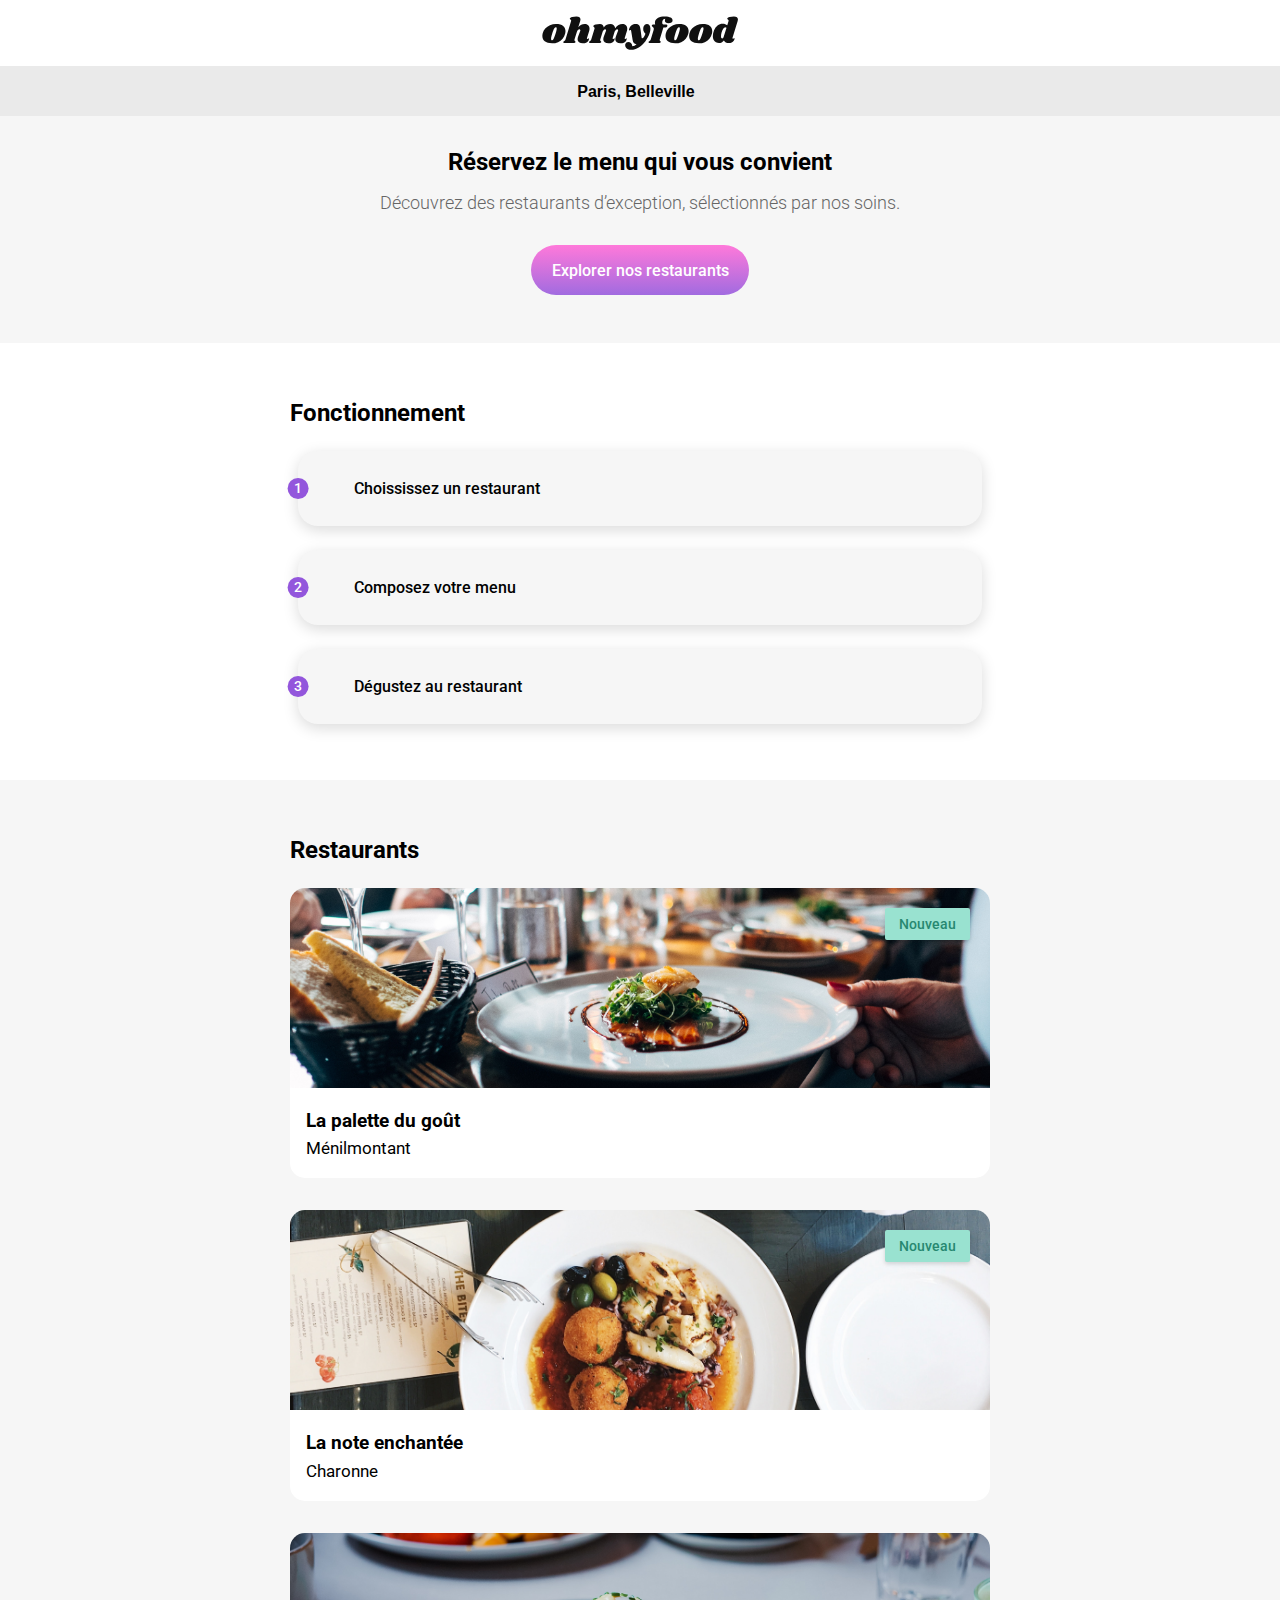
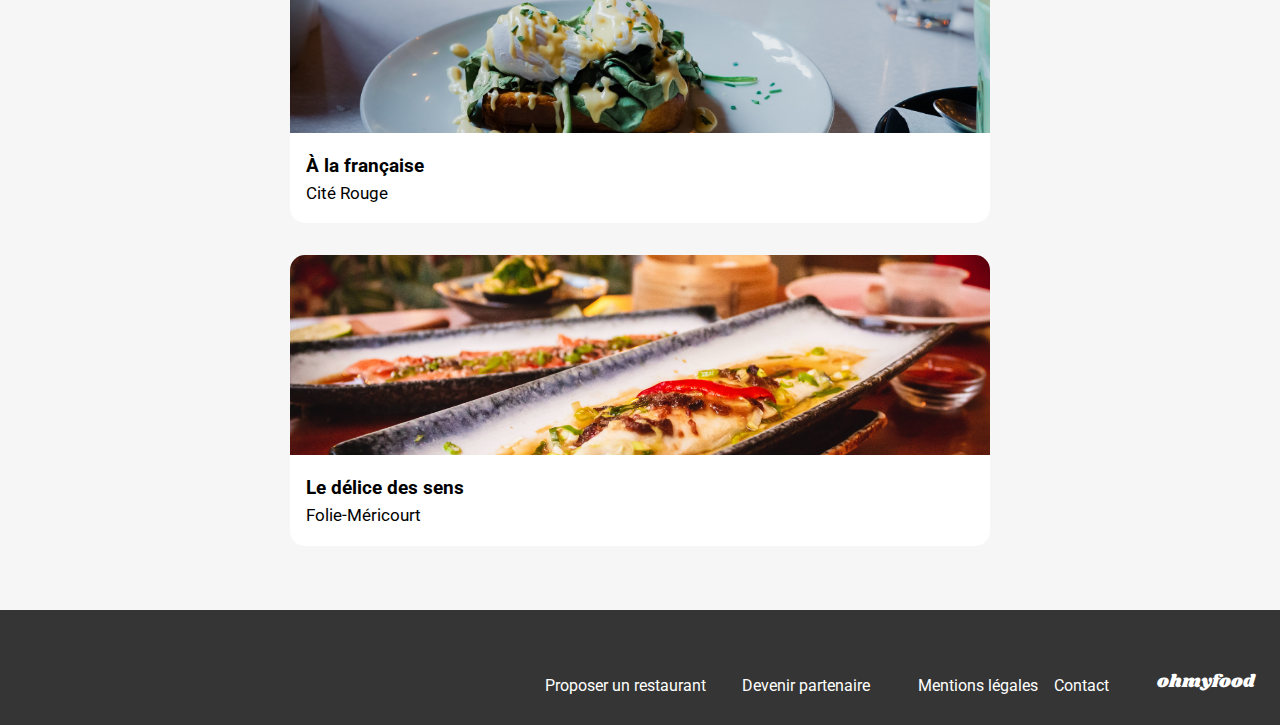
==== commit b5c0c91c: "check html and css to validator" ====
--- a/index.html
+++ b/index.html
@@ -2,7 +2,7 @@
 <html lang=fr>
 <head>
     <meta charset="UTF-8">
-    <meta name="viewport" content="width=device-width, user-scalable=no, initial-scale=1.0, maximum-scale=1.0, minimum-scale=1.0">
+    <meta name="viewport" content="width=device-width, initial-scale=1.0">
     <meta http-equiv="X-UA-Compatible" content="ie=edge">
     <link rel="stylesheet" href="https://cdnjs.cloudflare.com/ajax/libs/font-awesome/6.2.1/css/all.min.css"
           integrity="sha512-MV7K8+y+gLIBoVD59lQIYicR65iaqukzvf/nwasF0nqhPay5w/9lJmVM2hMDcnK1OnMGCdVK+iQrJ7lzPJQd1w=="
@@ -16,7 +16,7 @@
     <div class="form-group">
         <form>
             <i class="fa-solid fa-location-dot"></i>
-            <input type="search" id="search" placeholder="Paris, Belleville"></input>
+            <input type="search" id="search" placeholder="Paris, Belleville">
         </form>
     </div>
 </header>
--- a/css/style.css
+++ b/css/style.css
@@ -55,7 +55,7 @@
 .description {
   background-color: #F6F6F6;
   text-align: center;
-  padding: 2rem 0;
+  padding: 2rem 0 1rem 0;
 }
 .description h1 {
   margin: 0 1rem;
@@ -90,10 +90,11 @@
 }
 
 .working {
-  display: flex;
-  justify-content: center;
-  align-items: center;
-  padding: 3rem 1rem;
+  background-color: #fff;
+  display: flex;
+  justify-content: center;
+  align-items: center;
+  padding: 2rem 1rem;
 }
 .working .container {
   width: 100%;
@@ -144,11 +145,29 @@
   transform: translateX(-50%);
 }
 
+@media screen and (min-width: 1300px) {
+  .working {
+    margin: 0 auto;
+  }
+  .working .container {
+    max-width: 1100px;
+    width: 100%;
+  }
+  .working .working__content {
+    display: flex;
+  }
+  .working .working__content__row {
+    width: 100%;
+  }
+  .working .working__content__row:not(:last-child) {
+    margin-right: 2rem;
+  }
+}
 .restaurants {
   display: flex;
   justify-content: center;
   align-items: center;
-  padding: 3rem 1rem;
+  padding: 2rem 1rem;
   background-color: #F6F6F6;
 }
 .restaurants .container {
@@ -156,7 +175,7 @@
   max-width: 700px;
 }
 .restaurants .restaurants__cards {
-  padding-bottom: 3rem;
+  padding-bottom: 2rem;
 }
 .restaurants .restaurants__cards a {
   text-decoration: none;
@@ -230,6 +249,33 @@
   cursor: pointer;
 }
 
+@media screen and (min-width: 1300px) {
+  .restaurants {
+    max-width: 1200px;
+    margin: 0 auto;
+    padding: 0;
+  }
+  .restaurants .container {
+    max-width: 1100px;
+    width: 100%;
+  }
+  .restaurants .restaurants__cards {
+    display: flex;
+    justify-content: space-between;
+    align-items: center;
+    flex-wrap: wrap;
+    padding-bottom: 0;
+  }
+  .restaurants .restaurants__cards a {
+    max-width: 500px;
+    width: 47%;
+  }
+  .restaurants .restaurants__cards .card {
+    max-width: 500px;
+    padding: 0;
+    margin: 0 0 3rem 0;
+  }
+}
 footer {
   background: #353535;
   padding: 1.4rem 1.5rem;
@@ -273,6 +319,36 @@
   margin-bottom: 7px;
 }
 
+@media screen and (min-width: 800px) {
+  footer {
+    display: flex;
+    justify-content: end;
+    align-items: end;
+    padding: 30px 25px;
+    height: 115px;
+  }
+  footer h2 {
+    order: 2;
+    margin-bottom: 0;
+    padding: 0;
+  }
+  footer .lists {
+    display: flex;
+    justify-content: center;
+    align-items: center;
+  }
+  footer .lists .participate,
+  footer .lists .contact-legal {
+    display: flex;
+    justify-content: center;
+    margin-right: 2rem;
+  }
+  footer .lists .participate li,
+  footer .lists .contact-legal li {
+    margin: 0;
+    padding-right: 1rem;
+  }
+}
 .header-restaurant {
   padding: 14px 0;
   display: flex;
@@ -296,6 +372,7 @@
 
 main {
   margin: 0 auto;
+  background-color: #F6F6F6;
 }
 main img {
   width: 100%;
@@ -315,18 +392,114 @@
   font-family: "shrikhand", sans-serif;
   font-weight: 400;
   font-size: clamp(1.4rem, 20px + 2vw, 3rem);
-  padding: 2rem 0;
+  padding: 2rem 0 1rem 0;
 }
 .restaurant i {
   font-size: clamp(1.4rem, 20px + 2vw, 3rem);
   margin-left: 2rem;
+  padding: 2px;
 }
 .restaurant i:hover {
+  background: linear-gradient(to bottom, #FF79DA, #a16be0);
   font-weight: 900;
-  background: linear-gradient(to bottom, #FF79DA, #a16be0);
   -webkit-background-clip: text;
   -webkit-text-fill-color: transparent;
   cursor: pointer;
 }
+.restaurant .container {
+  padding: 1rem 1rem 2rem;
+}
+.restaurant .container .container__title {
+  border-bottom: 4px solid #99E2D0;
+  bottom: 0;
+  left: 0;
+  width: 40px;
+}
+.restaurant .container .container__title h2 {
+  font-size: 16px;
+  font-weight: 300;
+  padding-bottom: 10px;
+}
+.restaurant .container__content {
+  position: relative;
+  padding: 1rem;
+  border-radius: 15px;
+  background-color: #fff;
+  box-shadow: 0 4px 15px 0 rgba(0, 0, 0, 0.15);
+  margin-top: 1rem;
+  line-height: 1.5rem;
+  overflow: hidden;
+}
+.restaurant .container__content:hover {
+  cursor: pointer;
+}
+.restaurant .container__content:hover .container__content__selected {
+  transform: translateX(0);
+  visibility: visible;
+}
+.restaurant .container__content:hover .price {
+  margin-right: 60px;
+  transition: all 0.6s linear;
+}
+.restaurant .container__content h3 {
+  font-size: 18px;
+  font-weight: 500;
+}
+.restaurant .container__content .container__content__description {
+  display: flex;
+  justify-content: space-between;
+  align-items: center;
+  font-size: 16px;
+  font-weight: 300;
+}
+.restaurant .container__content .container__content__description .price {
+  font-weight: bold;
+  transition: all 0.6s linear;
+}
+.restaurant .container__content .container__content__selected {
+  display: flex;
+  justify-content: center;
+  align-items: center;
+  background-color: #99E2D0;
+  height: 100%;
+  width: 60px;
+  position: absolute;
+  top: 0;
+  right: 0;
+  border-radius: 0 15px 15px 0;
+  transform: translateX(50px);
+  visibility: hidden;
+  transition: all 0.6s linear;
+}
+.restaurant .container__content .container__content__selected i {
+  color: #fff;
+  font-size: 2rem;
+  margin: 0;
+}
+.restaurant .submit {
+  display: flex;
+  justify-content: center;
+  align-items: center;
+  padding-top: 1rem;
+}
+.restaurant .submit button {
+  margin-top: 1rem;
+  width: 218px;
+  height: 50px;
+  border-radius: 25px;
+  border: none;
+  background: linear-gradient(to bottom, #FF79DA, #a16be0);
+  color: white;
+  font-weight: 500;
+  font-family: Roboto, sans-serif;
+  font-size: 16px;
+  cursor: pointer;
+  transition: all 0.3s ease-in-out;
+  margin: 0 auto;
+}
+.restaurant .submit button:hover {
+  opacity: 0.8;
+  box-shadow: 0 0 15px #99E2D0;
+}
 
 /*# sourceMappingURL=style.css.map */
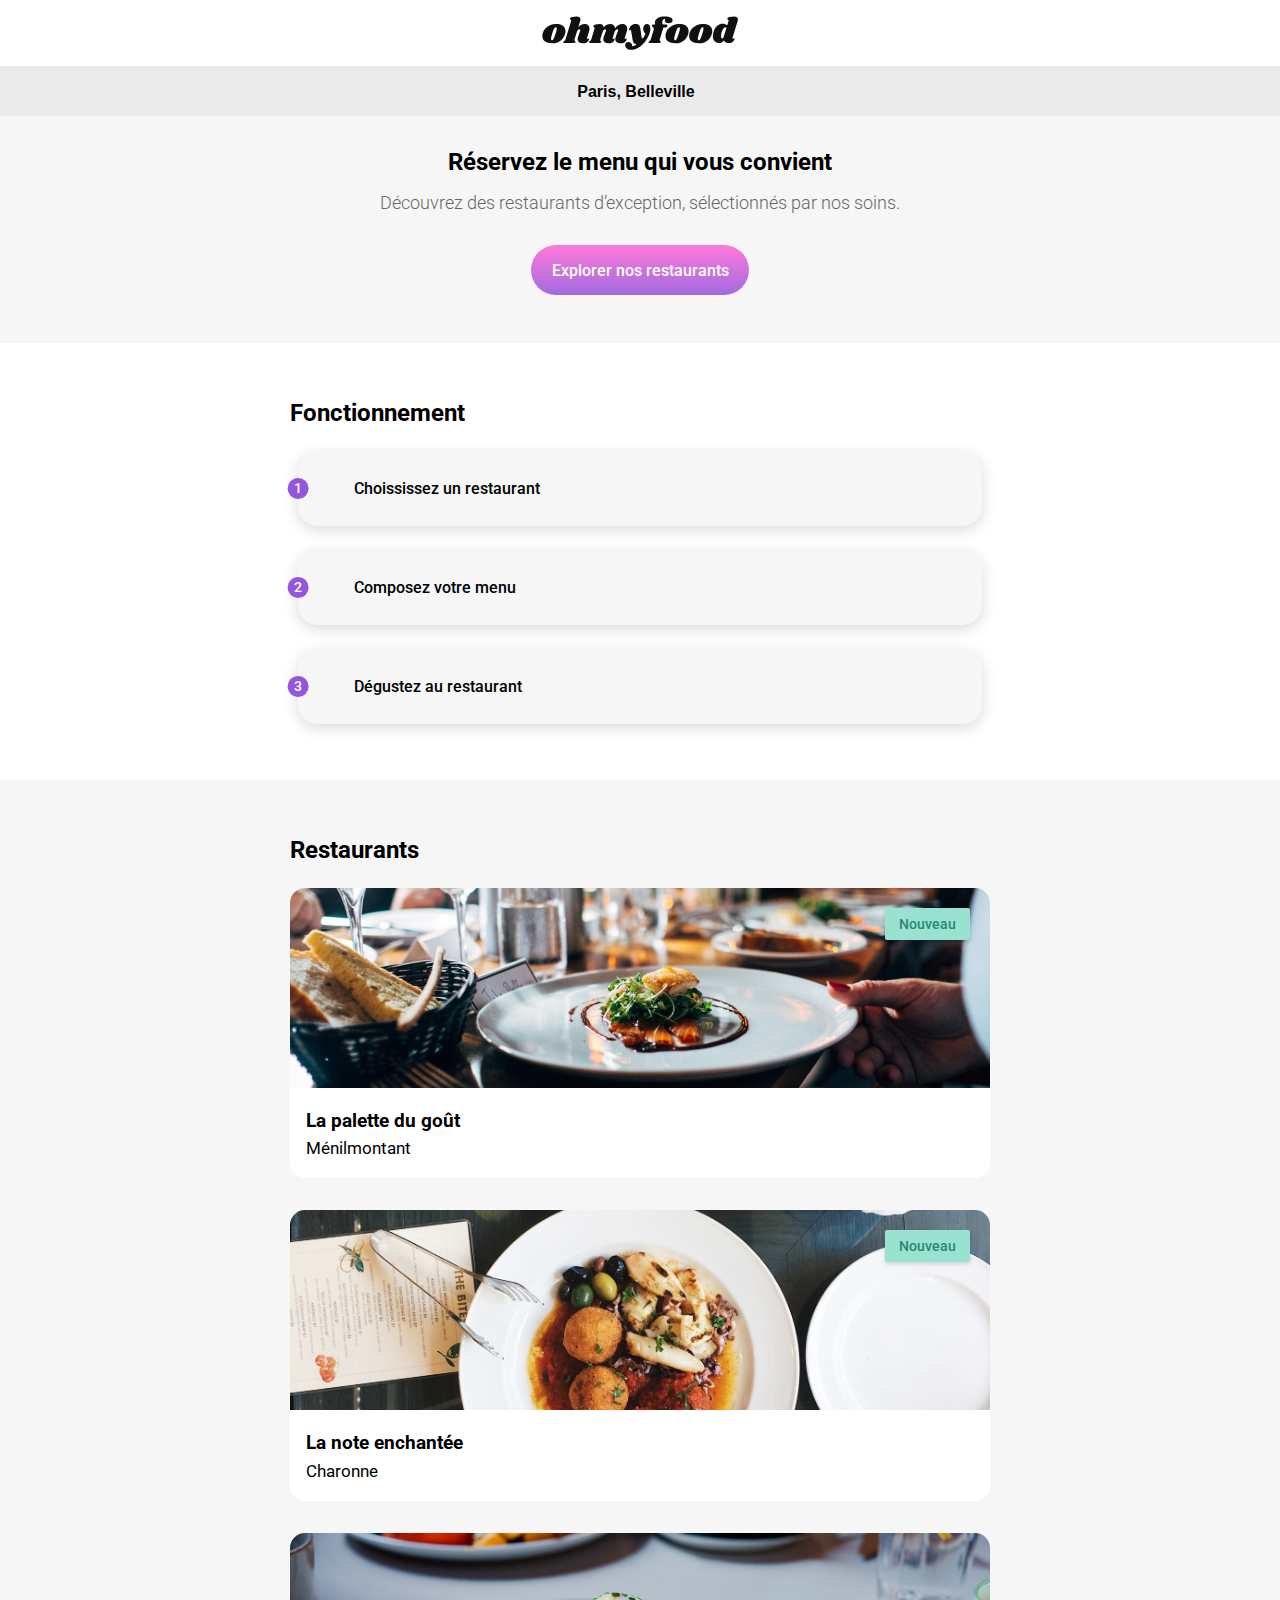
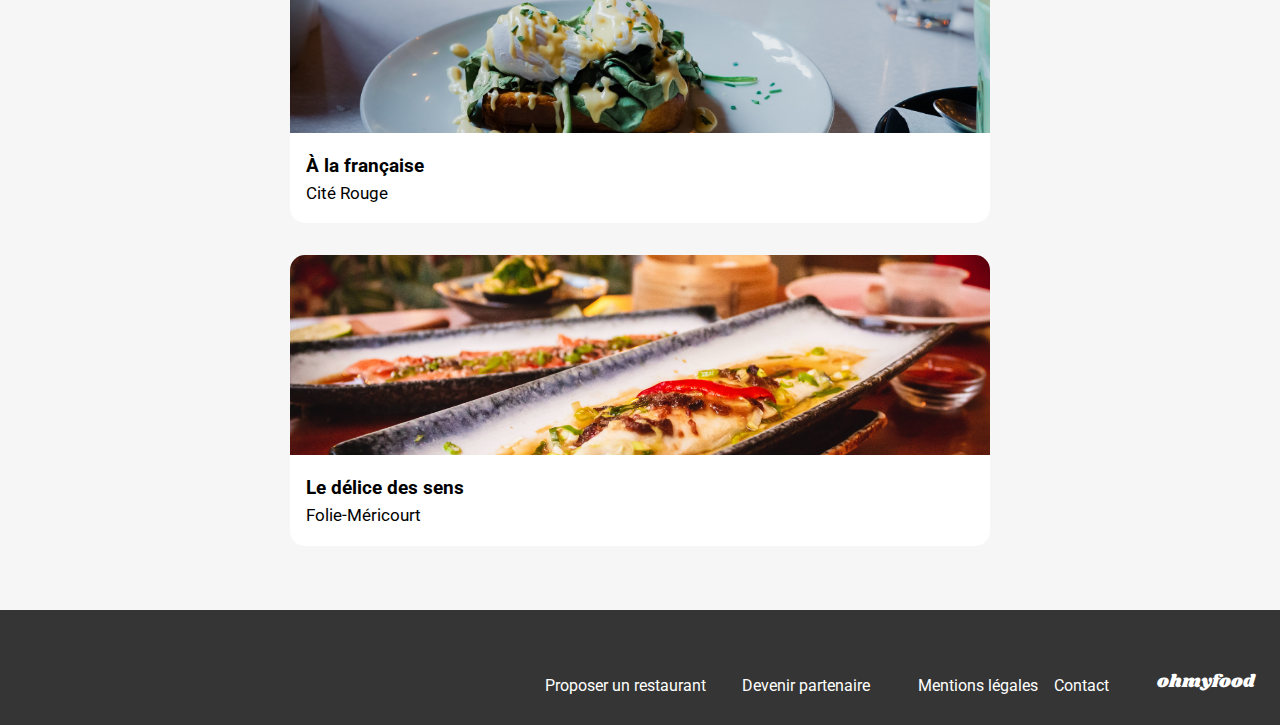
==== commit ae5307b4: "add loader on index.html, gitignore, clean code" ====
--- a/index.html
+++ b/index.html
@@ -11,6 +11,14 @@
     <title>Oh My Food</title>
 </head>
 <body>
+
+<div class="loader">
+    <p>Oh My Food</p>
+    <div class="wheel">
+        <span>Loading</span>
+    </div>
+</div>
+
 <header class="header">
     <img src="images/logo/ohmyfood@2x.svg" alt="Logo oh my food">
     <div class="form-group">
@@ -129,7 +137,7 @@
             </ul>
             <ul class="contact-legal">
                 <li><a href="#">Mentions légales</a></li>
-                <li><a href="#">Contact</a></li>
+                <li><a href="mailto:contact@ohmyfood.com">Contact</a></li>
             </ul>
         </div>
     </footer>
--- a/css/style.css
+++ b/css/style.css
@@ -86,7 +86,7 @@
 }
 .description button:hover {
   opacity: 0.8;
-  box-shadow: 0 0 15px #99E2D0;
+  box-shadow: 0 4px 15px 0 rgba(0, 0, 0, 0.35);
 }
 
 .working {
@@ -251,7 +251,6 @@
 
 @media screen and (min-width: 1300px) {
   .restaurants {
-    max-width: 1200px;
     margin: 0 auto;
     padding: 0;
   }
@@ -349,6 +348,80 @@
     padding-right: 1rem;
   }
 }
+.loader {
+  opacity: 0;
+  z-index: -5;
+  position: fixed;
+  top: 0;
+  left: 0;
+  display: flex;
+  justify-content: center;
+  align-items: center;
+  flex-direction: column;
+  height: 100%;
+  width: 100%;
+  background-color: #e0dada;
+  animation: displayLoader 3s cubic-bezier(1, -0.01, 0.63, 0.91);
+}
+.loader p {
+  font-family: "shrikhand", sans-serif;
+  font-weight: 400;
+  font-size: clamp(1.4rem, 20px + 2vw, 3rem);
+  margin-bottom: 2rem;
+}
+.loader .wheel {
+  display: flex;
+  justify-content: center;
+  align-items: center;
+  width: 10vw;
+  height: 10vw;
+  position: relative;
+}
+.loader .wheel span {
+  color: #9356DC;
+  font-weight: bold;
+  font-size: 1.2rem;
+  animation: flash 2s alternate ease-in-out 2;
+}
+.loader .wheel::before {
+  content: "";
+  width: 10vw;
+  height: 10vw;
+  position: absolute;
+  border-radius: 50%;
+  border: 12px solid;
+  border-color: #9356DC transparent #9356DC transparent;
+  animation: spin 2s ease-in-out 2;
+}
+
+@keyframes spin {
+  0% {
+    transform: rotate(0deg);
+  }
+  100% {
+    transform: rotate(360deg);
+  }
+}
+@keyframes flash {
+  0% {
+    opacity: 0.2;
+  }
+  100% {
+    opacity: 1;
+  }
+}
+@keyframes displayLoader {
+  0%, 99% {
+    z-index: 10;
+  }
+  0% {
+    opacity: 1;
+  }
+  100% {
+    z-index: -5;
+    opacity: 0;
+  }
+}
 .header-restaurant {
   padding: 14px 0;
   display: flex;
@@ -372,7 +445,7 @@
 
 main {
   margin: 0 auto;
-  background-color: #F6F6F6;
+  background-color: #fff;
 }
 main img {
   width: 100%;
@@ -381,11 +454,12 @@
 }
 
 .restaurant {
-  margin: 0 auto;
+  transform: translateY(-40px);
+  margin: 0 auto -40px;
+  padding-bottom: 3rem;
   background-color: #F6F6F6;
-  max-width: 1055px;
+  max-width: 1100px;
   border-radius: 40px 40px 0 0;
-  transform: translateY(-50px);
 }
 .restaurant h1 {
   text-align: center;
@@ -394,12 +468,12 @@
   font-size: clamp(1.4rem, 20px + 2vw, 3rem);
   padding: 2rem 0 1rem 0;
 }
-.restaurant i {
+.restaurant .fa-heart {
   font-size: clamp(1.4rem, 20px + 2vw, 3rem);
   margin-left: 2rem;
   padding: 2px;
 }
-.restaurant i:hover {
+.restaurant .fa-heart:hover {
   background: linear-gradient(to bottom, #FF79DA, #a16be0);
   font-weight: 900;
   -webkit-background-clip: text;
@@ -433,6 +507,14 @@
 .restaurant .container__content:hover {
   cursor: pointer;
 }
+.restaurant .container__content:hover h3 {
+  margin-right: 60px;
+}
+.restaurant .container__content:hover h3, .restaurant .container__content:hover p:nth-child(1) {
+  white-space: nowrap;
+  overflow: hidden;
+  text-overflow: ellipsis;
+}
 .restaurant .container__content:hover .container__content__selected {
   transform: translateX(0);
   visibility: visible;
@@ -460,10 +542,10 @@
   display: flex;
   justify-content: center;
   align-items: center;
+  position: absolute;
   background-color: #99E2D0;
   height: 100%;
   width: 60px;
-  position: absolute;
   top: 0;
   right: 0;
   border-radius: 0 15px 15px 0;
@@ -499,7 +581,36 @@
 }
 .restaurant .submit button:hover {
   opacity: 0.8;
-  box-shadow: 0 0 15px #99E2D0;
+  box-shadow: 0 4px 15px 0 rgba(0, 0, 0, 0.35);
+}
+
+/* Animation fadeInUp */
+@keyframes fadeInUp {
+  from {
+    opacity: 0;
+    transform: translateY(40px);
+  }
+  to {
+    opacity: 1;
+    transform: translateY(0);
+  }
+}
+.restaurant .container {
+  opacity: 0;
+  transform: translateY(40px);
+  transition: all 0.5s ease-in-out;
+}
+
+.restaurant .container:nth-child(2) {
+  animation: fadeInUp 0.5s ease-in-out 0.2s forwards;
+}
+
+.restaurant .container:nth-child(3) {
+  animation: fadeInUp 0.5s ease-in-out 0.5s forwards;
+}
+
+.restaurant .container:nth-child(4) {
+  animation: fadeInUp 0.5s ease-in-out 0.8s forwards;
 }
 
 /*# sourceMappingURL=style.css.map */
